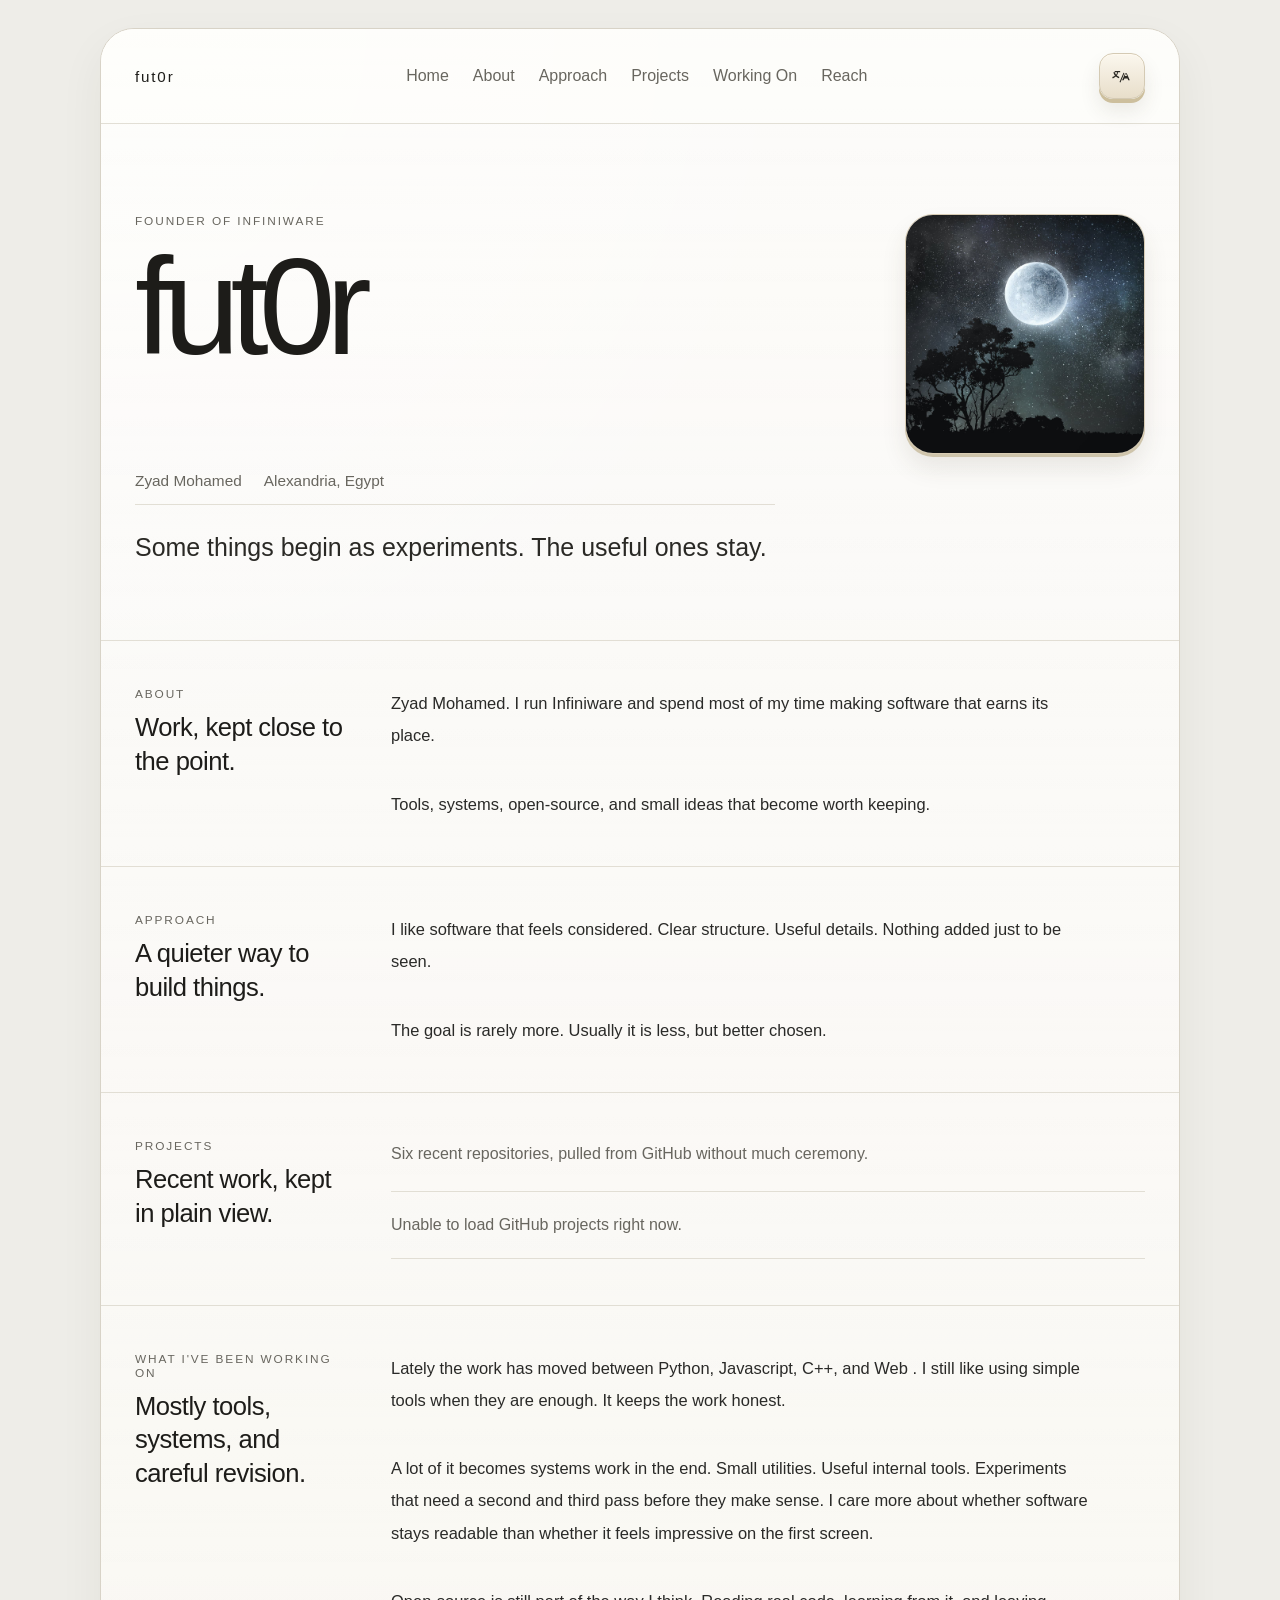
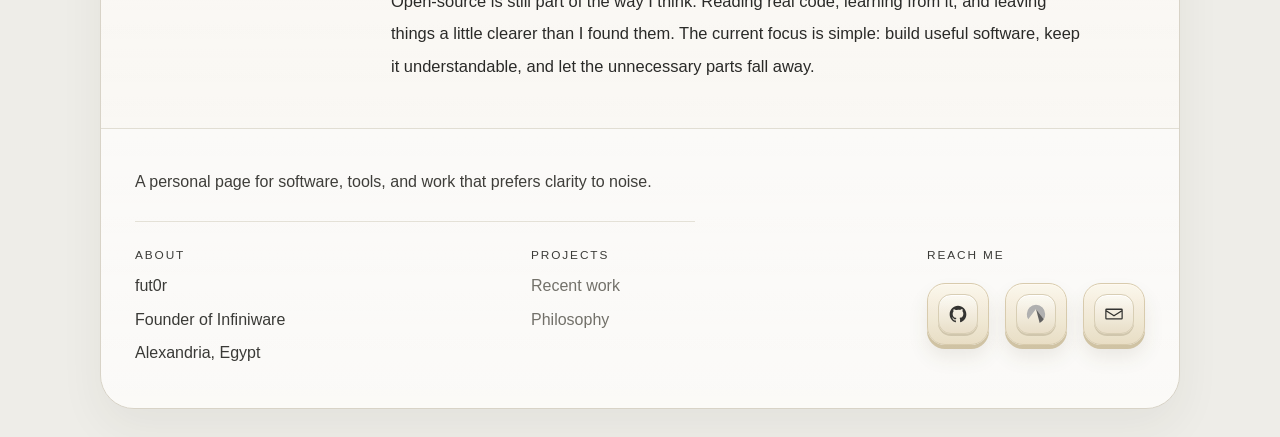
==== index.html @ 152859ab "Add files via upload" ====
<!DOCTYPE html>
<html lang="en" dir="ltr">
  <head>
    <meta charset="UTF-8" />
    <meta name="viewport" content="width=device-width, initial-scale=1.0" />
    <meta
      name="description"
      content="Personal website of fut0r, Zyad Mohamed. Founder of Infiniware, based in Alexandria, Egypt."
    />
    <meta name="robots" content="index, follow" />
    <link rel="canonical" href="https://fut0r.infiniware.bid/" />
    <link rel="alternate" hreflang="en" href="https://fut0r.infiniware.bid/" />
    <link rel="alternate" hreflang="ar" href="https://fut0r.infiniware.bid/arabic.html" />
    <link rel="alternate" hreflang="x-default" href="https://fut0r.infiniware.bid/" />
    <meta property="og:type" content="website" />
    <meta property="og:title" content="fut0r" />
    <meta
      property="og:description"
      content="Personal website of fut0r, founder of Infiniware, based in Alexandria, Egypt."
    />
    <meta property="og:url" content="https://fut0r.infiniware.bid/" />
    <meta property="og:image" content="https://fut0r.infiniware.bid/favicon.jpeg" />
    <meta name="twitter:card" content="summary" />
    <meta name="twitter:title" content="fut0r" />
    <meta
      name="twitter:description"
      content="Personal website of fut0r, founder of Infiniware, based in Alexandria, Egypt."
    />
    <meta name="twitter:image" content="https://fut0r.infiniware.bid/favicon.jpeg" />
    <title>fut0r | Zyad Mohamed</title>
    <link rel="icon" type="image/jpeg" href="favicon.jpeg" />
    <link rel="manifest" href="site.webmanifest" />
    <link rel="preconnect" href="https://api.github.com" />
    <link rel="stylesheet" href="styles.css" />
    <script type="application/ld+json">
      {
        "@context": "https://schema.org",
        "@type": "Person",
        "name": "Zyad Mohamed",
        "alternateName": "fut0r",
        "jobTitle": "Founder of Infiniware",
        "url": "https://fut0r.infiniware.bid/",
        "image": "https://fut0r.infiniware.bid/favicon.jpeg",
        "email": "mailto:fut0r@infiniware.bid",
        "address": {
          "@type": "PostalAddress",
          "addressLocality": "Alexandria",
          "addressCountry": "EG"
        },
        "sameAs": [
          "https://github.com/fut0r",
          "https://codeberg.org/fut0r"
        ]
      }
    </script>
  </head>
  <body>
    <div class="page-shell">
      <div class="paper-grain" aria-hidden="true"></div>

      <header class="topbar" aria-label="Site header">
        <a class="wordmark" href="#home">fut0r</a>

        <nav class="topnav" aria-label="Primary">
          <a href="#home">Home</a>
          <a href="#about">About</a>
          <a href="#approach">Approach</a>
          <a href="#projects">Projects</a>
          <a href="#work">Working On</a>
          <a href="#contact">Reach</a>
        </nav>

        <div class="toolbar">
          <button
            class="language-trigger"
            id="language-trigger"
            type="button"
            aria-haspopup="dialog"
            aria-expanded="false"
            aria-controls="language-popup"
            title="Translate"
          >
            <span class="sr-only">Choose language</span>
            <svg viewBox="0 0 24 24" aria-hidden="true">
              <path
                d="M12.87 15.07 15.45 9h1.77l3.27 7.63h-1.74l-.75-1.84h-3.39l-.74 1.84h-1.8Zm2.2-3.19h2.37l-1.18-2.95-1.19 2.95ZM4 6.5h6V8H7.72c-.14 1.3-.61 2.48-1.4 3.53.83.67 1.78 1.21 2.86 1.62l-.64 1.42a10.92 10.92 0 0 1-3.2-1.92 10.08 10.08 0 0 1-3.38 1.96L1.35 13.2a8.73 8.73 0 0 0 2.94-1.58A8.1 8.1 0 0 1 2.55 8H4.2c.24 1 .7 1.9 1.37 2.67.64-.8 1.04-1.69 1.19-2.67H4V6.5Zm5.3 12.15 4.31-10.3 1.04.43-4.3 10.31-1.05-.44Z"
              />
            </svg>
          </button>

          <div class="language-popup" id="language-popup" hidden>
            <p class="language-popup__label">Choose language</p>
            <a class="language-option is-active" href="index.html">English</a>
            <a class="language-option" href="arabic.html">العربية</a>
          </div>
        </div>
      </header>

      <main id="home">
        <section class="hero section">
          <div class="hero-frame">
            <div class="hero-top">
              <div class="hero-copy">
                <p class="eyebrow">Founder of Infiniware</p>
                <h1>fut0r</h1>
              </div>
              <img class="hero-photo" src="favicon.jpeg" alt="fut0r profile" />
            </div>
            <div class="hero-meta">
              <span>Zyad Mohamed</span>
              <span>Alexandria, Egypt</span>
            </div>
            <p class="hero-note">Some things begin as experiments. The useful ones stay.</p>
          </div>
        </section>

        <section class="section" id="about">
          <div class="section-heading">
            <p class="section-label">About</p>
            <h2>Work, kept close to the point.</h2>
          </div>
          <div class="section-body prose">
            <p>
              Zyad Mohamed. I run Infiniware and spend most of my time making
              software that earns its place.
            </p>
            <p>
              Tools, systems, open-source, and small ideas that become worth
              keeping.
            </p>
          </div>
        </section>

        <section class="section" id="approach">
          <div class="section-heading">
            <p class="section-label">Approach</p>
            <h2>A quieter way to build things.</h2>
          </div>
          <div class="section-body prose">
            <p>
              I like software that feels considered. Clear structure. Useful
              details. Nothing added just to be seen.
            </p>
            <p>
              The goal is rarely more. Usually it is less, but better chosen.
            </p>
          </div>
        </section>

        <section class="section" id="projects">
          <div class="section-heading">
            <p class="section-label">Projects</p>
            <h2>Recent work, kept in plain view.</h2>
          </div>
          <div class="section-body">
            <p class="section-intro">
              Six recent repositories, pulled from GitHub without much ceremony.
            </p>
            <div class="projects-list" id="projects-grid" aria-live="polite">
              <article class="project-row project-row--status">
                <p>Loading repositories...</p>
              </article>
            </div>
          </div>
        </section>

        <section class="section" id="work">
          <div class="section-heading">
            <p class="section-label">What I've Been Working On</p>
            <h2>Mostly tools, systems, and careful revision.</h2>
          </div>
          <div class="section-body prose">
            <p>
              Lately the work has moved between Python, Javascript, C++, and
              Web . I still like using simple tools when they are enough. It keeps
              the work honest.
            </p>
            <p>
              A lot of it becomes systems work in the end. Small utilities. Useful
              internal tools. Experiments that need a second and third pass before
              they make sense. I care more about whether software stays readable
              than whether it feels impressive on the first screen.
            </p>
            <p>
              Open-source is still part of the way I think. Reading real code,
              learning from it, and leaving things a little clearer than I found
              them. The current focus is simple: build useful software, keep it
              understandable, and let the unnecessary parts fall away.
            </p>
          </div>
        </section>
      </main>

      <footer class="footer" id="contact">
        <div class="footer-intro">
          <p>
            A personal page for software, tools, and work that prefers clarity to noise.
          </p>
        </div>
        <div class="footer-grid">
          <section class="footer-about">
            <p class="footer-label">About</p>
            <p>fut0r</p>
            <p>Founder of Infiniware</p>
            <p>Alexandria, Egypt</p>
          </section>
          <section class="footer-projects">
            <p class="footer-label">Projects</p>
            <p><a href="#projects">Recent work</a></p>
            <p><a href="#approach">Philosophy</a></p>
          </section>
          <section class="footer-contact">
            <p class="footer-label">Reach Me</p>
            <div class="social-icons-row">
              <a
                class="social-icon-button"
                href="https://github.com/fut0r"
                target="_blank"
                rel="noreferrer"
                aria-label="GitHub"
                title="GitHub"
              >
                <span class="social-icon" aria-hidden="true">
                  <svg viewBox="0 0 24 24" role="img">
                    <path
                      d="M12 2C6.477 2 2 6.59 2 12.252c0 4.53 2.865 8.371 6.839 9.727.5.096.682-.221.682-.492 0-.243-.009-.888-.014-1.743-2.782.618-3.369-1.37-3.369-1.37-.455-1.176-1.11-1.49-1.11-1.49-.908-.637.069-.624.069-.624 1.004.072 1.532 1.054 1.532 1.054.892 1.56 2.341 1.11 2.91.85.091-.663.349-1.11.635-1.365-2.221-.259-4.556-1.137-4.556-5.062 0-1.118.389-2.033 1.029-2.75-.103-.26-.446-1.3.098-2.71 0 0 .84-.275 2.75 1.05A9.36 9.36 0 0 1 12 6.84c.85.004 1.705.118 2.504.347 1.909-1.325 2.747-1.05 2.747-1.05.546 1.41.203 2.45.1 2.71.64.717 1.028 1.632 1.028 2.75 0 3.934-2.338 4.8-4.566 5.054.359.317.679.943.679 1.9 0 1.372-.012 2.478-.012 2.815 0 .273.18.593.688.492C19.138 20.62 22 16.781 22 12.252 22 6.59 17.523 2 12 2Z"
                    />
                  </svg>
                </span>
              </a>
              <a
                class="social-icon-button"
                href="https://codeberg.org/fut0r"
                target="_blank"
                rel="noreferrer"
                aria-label="Codeberg"
                title="Codeberg"
              >
                <span class="social-icon" aria-hidden="true">
                  <img src="codeberg.svg" alt="" />
                </span>
              </a>
              <a
                class="social-icon-button"
                href="mailto:fut0r@infiniware.bid"
                aria-label="Email"
                title="Email"
              >
                <span class="social-icon" aria-hidden="true">
                  <svg viewBox="0 0 24 24" role="img">
                    <path
                      d="M3 5.5h18A1.5 1.5 0 0 1 22.5 7v10A1.5 1.5 0 0 1 21 18.5H3A1.5 1.5 0 0 1 1.5 17V7A1.5 1.5 0 0 1 3 5.5Zm0 1.6v.27l9 5.83 9-5.83V7.1H3Zm18 2.17-8.59 5.56a.75.75 0 0 1-.82 0L3 9.27V17h18V9.27Z"
                    />
                  </svg>
                </span>
              </a>
            </div>
          </section>
        </div>
      </footer>
    </div>

    <script src="script.js"></script>
  </body>
</html>
---- styles.css ----
:root {
  --bg: #eeede8;
  --page: #f7f5ef;
  --page-soft: rgba(255, 255, 251, 0.56);
  --text: #1d1c19;
  --muted: #68665f;
  --line: #d8d3c7;
  --line-soft: rgba(216, 211, 199, 0.7);
  --shadow-page: 0 18px 46px rgba(50, 45, 36, 0.06);
  --shadow-gold: inset 0 1px 0 rgba(255, 250, 240, 0.95), 0 4px 0 #cdbf9d, 0 12px 20px rgba(70, 60, 40, 0.1);
  --shadow-gold-hover: inset 0 1px 0 rgba(255, 250, 240, 0.96), 0 2px 0 #cdbf9d, 0 8px 16px rgba(70, 60, 40, 0.11);
  --site-width: 1080px;
}

*,
*::before,
*::after {
  box-sizing: border-box;
}

html {
  scroll-behavior: smooth;
}

body {
  margin: 0;
  background: var(--bg);
  color: var(--text);
  font-family: "Helvetica Neue", Inter, Arial, sans-serif;
  text-rendering: optimizeLegibility;
}

body.is-rtl {
  font-family: "Helvetica Neue", Arial, sans-serif;
}

a,
button {
  color: inherit;
  font: inherit;
}

a {
  text-decoration: none;
}

button {
  background: none;
  border: 0;
  cursor: pointer;
}

p,
h1,
h2 {
  margin: 0;
}

.page-shell {
  position: relative;
  width: min(calc(100% - 32px), var(--site-width));
  margin: 28px auto;
  background:
    linear-gradient(to bottom, rgba(255, 255, 255, 0.5), rgba(255, 255, 255, 0.18)),
    var(--page);
  border: 1px solid var(--line);
  border-radius: 34px;
  box-shadow: var(--shadow-page);
  overflow: hidden;
}

.paper-grain {
  position: absolute;
  inset: 0;
  background:
    linear-gradient(rgba(255, 255, 255, 0.26), rgba(255, 255, 255, 0.06)),
    radial-gradient(circle at top left, rgba(255, 255, 255, 0.46), transparent 34%);
  pointer-events: none;
}

.topbar {
  position: relative;
  display: grid;
  grid-template-columns: auto 1fr auto;
  align-items: center;
  gap: 24px;
  padding: 24px 34px;
  border-bottom: 1px solid var(--line-soft);
  background: var(--page-soft);
}

.wordmark {
  font-size: 0.95rem;
  font-weight: 500;
  letter-spacing: 0.12em;
  text-transform: lowercase;
}

.topnav {
  display: flex;
  flex-wrap: wrap;
  justify-content: center;
  gap: 12px;
}

.topnav a {
  padding: 10px 6px;
  color: var(--muted);
  transition: color 150ms ease, text-shadow 150ms ease;
}

.topnav a:hover,
.topnav a:focus-visible {
  color: var(--text);
  text-shadow: 0 0 10px rgba(255, 255, 255, 0.45);
  outline: none;
}

.toolbar {
  position: relative;
}

.language-trigger {
  display: inline-flex;
  align-items: center;
  justify-content: center;
  width: 46px;
  height: 46px;
  border: 1px solid #d4cab4;
  border-radius: 14px;
  background: linear-gradient(to bottom, #fbf7ee, #e8deca);
  box-shadow: var(--shadow-gold);
}

.language-trigger:hover,
.language-trigger:focus-visible {
  box-shadow: var(--shadow-gold-hover);
  transform: translateY(1px);
  outline: none;
}

.language-trigger svg {
  width: 22px;
  height: 22px;
  fill: #2b2923;
}

.language-popup {
  position: absolute;
  top: calc(100% + 14px);
  right: 0;
  min-width: 190px;
  padding: 16px;
  border: 1px solid var(--line);
  border-radius: 18px;
  background: linear-gradient(to bottom, rgba(255, 255, 252, 0.96), rgba(244, 240, 231, 0.96));
  box-shadow: 0 16px 28px rgba(53, 47, 35, 0.12);
  z-index: 20;
}

.language-popup__label {
  margin-bottom: 10px;
  color: var(--muted);
  font-size: 0.82rem;
  letter-spacing: 0.08em;
  text-transform: uppercase;
}

.language-option {
  display: block;
  width: 100%;
  padding: 10px 12px;
  border-radius: 12px;
  text-align: start;
  color: var(--text);
}

.language-option:hover,
.language-option:focus-visible,
.language-option.is-active {
  background: rgba(255, 255, 255, 0.62);
  outline: none;
}

.section {
  position: relative;
  display: grid;
  grid-template-columns: minmax(0, 220px) minmax(0, 1fr);
  gap: 36px;
  padding: 46px 34px;
  border-bottom: 1px solid var(--line-soft);
}

.hero {
  grid-template-columns: 1fr;
  padding-top: 76px;
  padding-bottom: 72px;
}

.hero-frame {
  max-width: 100%;
  padding-top: 14px;
}

.hero-top {
  display: grid;
  grid-template-columns: minmax(0, 1fr) auto;
  align-items: start;
  column-gap: 56px;
  width: 100%;
}

.hero-copy {
  display: grid;
  align-content: start;
  gap: 18px;
  min-width: 0;
}

.hero-photo {
  justify-self: end;
  width: clamp(168px, 20vw, 240px);
  height: clamp(168px, 20vw, 240px);
  margin: 0;
  border: 1px solid #d8ccb4;
  border-radius: 28px;
  object-fit: cover;
  background: #efe8d9;
  box-shadow:
    inset 0 1px 0 rgba(255, 255, 255, 0.96),
    0 3px 0 rgba(205, 194, 167, 0.92),
    0 14px 24px rgba(71, 62, 41, 0.1);
}

.eyebrow,
.section-label,
.footer-label {
  font-size: 0.74rem;
  color: var(--muted);
  text-transform: uppercase;
  letter-spacing: 0.16em;
}

.hero h1 {
  margin-top: 0;
  font-size: clamp(5rem, 12vw, 8.6rem);
  font-weight: 200;
  line-height: 0.88;
  letter-spacing: -0.07em;
}

.hero-meta {
  display: flex;
  flex-wrap: wrap;
  gap: 10px 22px;
  margin-top: 18px;
  color: var(--muted);
  font-size: 0.96rem;
}

.hero-note {
  max-width: 640px;
  margin-top: 14px;
  padding-top: 22px;
  border-top: 1px solid var(--line-soft);
  font-size: clamp(1.18rem, 2.4vw, 1.56rem);
  line-height: 1.65;
  color: #2a2925;
}

.section-heading h2 {
  margin-top: 10px;
  font-size: clamp(1.4rem, 2vw, 1.72rem);
  font-weight: 400;
  line-height: 1.32;
  letter-spacing: -0.02em;
}

.section-body {
  display: grid;
  gap: 22px;
}

.section-intro {
  max-width: 620px;
  color: var(--muted);
  line-height: 1.85;
}

.prose {
  max-width: 700px;
}

.prose p {
  font-size: 1.03rem;
  line-height: 1.96;
  color: #2a2a28;
}

.prose p + p {
  margin-top: 14px;
}

.projects-list {
  display: grid;
  border-top: 1px solid var(--line-soft);
}

.project-row {
  display: grid;
  grid-template-columns: minmax(0, 180px) minmax(0, 1fr) auto;
  gap: 18px;
  align-items: start;
  padding: 18px 0;
  border-bottom: 1px solid var(--line-soft);
  transition: background-color 160ms ease, color 160ms ease;
}

.project-row:hover,
.project-row:focus-visible {
  background: rgba(255, 255, 255, 0.22);
  outline: none;
}

.project-row--status {
  display: block;
  padding: 24px 0;
  color: var(--muted);
}

.project-title {
  font-size: 1.08rem;
  font-weight: 500;
  letter-spacing: -0.015em;
}

.project-name {
  display: flex;
  align-items: baseline;
  gap: 10px;
}

.project-arrow,
.project-kind {
  color: var(--muted);
  font-size: 0.92rem;
}

.project-description {
  color: #32322f;
  line-height: 1.8;
}

.project-meta {
  display: flex;
  align-items: baseline;
  justify-content: flex-end;
  gap: 14px;
  color: var(--muted);
  font-size: 0.9rem;
  white-space: nowrap;
}

.project-language::before {
  content: "";
  display: inline-block;
  width: 7px;
  height: 7px;
  margin-inline-end: 8px;
  border-radius: 999px;
  background: #8d8e86;
  vertical-align: middle;
}

.footer {
  padding: 38px 34px 42px;
  background: rgba(255, 255, 255, 0.34);
}

.footer-intro {
  max-width: 560px;
  padding-bottom: 24px;
  margin-bottom: 24px;
  border-bottom: 1px solid var(--line-soft);
}

.footer-intro p {
  color: #2d2c28;
  line-height: 1.9;
}

.footer-grid {
  display: grid;
  grid-template-columns: 1fr 1fr auto;
  gap: 28px;
  align-items: start;
}

.footer-grid section {
  display: grid;
  gap: 8px;
}

.footer-grid p {
  color: #2c2c29;
  line-height: 1.6;
}

.footer-grid a {
  color: var(--muted);
}

.footer-grid a:hover,
.footer-grid a:focus-visible {
  color: var(--text);
  outline: none;
}

.social-icons-row {
  display: flex;
  flex-wrap: wrap;
  gap: 16px;
  margin-top: 10px;
}

.social-icon-button {
  display: inline-flex;
  align-items: center;
  justify-content: center;
  width: 62px;
  height: 62px;
  padding: 0;
  border: 1px solid #d5c7a7;
  border-radius: 18px;
  background: linear-gradient(to bottom, #fbf6ea, #e7dcc1);
  box-shadow: var(--shadow-gold);
  transition: transform 140ms ease, box-shadow 140ms ease;
}

.social-icon-button:hover,
.social-icon-button:focus-visible {
  transform: translateY(1px);
  box-shadow: var(--shadow-gold-hover);
  outline: none;
}

.social-icon {
  display: inline-flex;
  align-items: center;
  justify-content: center;
  width: 40px;
  height: 40px;
  border: 1px solid #d5caaf;
  border-radius: 13px;
  background: linear-gradient(to bottom, #fcfaf3, #e7dcc4);
  box-shadow: inset 0 1px 0 rgba(255, 255, 255, 0.96), 0 2px 0 rgba(204, 193, 166, 0.95);
}

.social-icon svg,
.social-icon img {
  width: 20px;
  height: 20px;
}

.social-icon svg {
  fill: #252522;
}

.social-icon img {
  object-fit: contain;
}

.sr-only {
  position: absolute;
  width: 1px;
  height: 1px;
  padding: 0;
  margin: -1px;
  overflow: hidden;
  clip: rect(0, 0, 0, 0);
  white-space: nowrap;
  border: 0;
}

html[dir="rtl"] .topbar {
  grid-template-columns: auto 1fr auto;
}

html[dir="rtl"] .language-popup {
  right: auto;
  left: 0;
}

html[dir="rtl"] .topnav,
html[dir="rtl"] .hero-meta,
html[dir="rtl"] .project-name,
html[dir="rtl"] .social-icons-row {
  flex-direction: row-reverse;
}

html[dir="rtl"] .wordmark {
  direction: ltr;
}

html[dir="rtl"] .section-heading,
html[dir="rtl"] .section-body,
html[dir="rtl"] .prose,
html[dir="rtl"] .section-intro,
html[dir="rtl"] .footer-grid section,
html[dir="rtl"] .footer-intro {
  text-align: right;
}

html[dir="rtl"] .project-row {
  grid-template-columns: auto minmax(0, 1fr) minmax(0, 180px);
}

html[dir="rtl"] .project-description {
  text-align: right;
}

html[dir="rtl"] .project-meta {
  justify-content: flex-end;
  flex-direction: row-reverse;
}

html[dir="rtl"] .project-name {
  justify-content: flex-start;
}

html[dir="rtl"] .project-title,
html[dir="rtl"] .project-meta,
html[dir="rtl"] .project-description {
  direction: rtl;
}

html[dir="rtl"] .hero h1 {
  text-align: right;
}

html:not([dir="rtl"]) .hero h1 {
  text-align: left;
}

html[dir="rtl"] .hero-top--arabic {
  grid-template-columns: auto minmax(0, 1fr);
  column-gap: 56px;
}

html[dir="rtl"] .hero-top--arabic .hero-photo {
  grid-column: 1;
  justify-self: start;
  margin: 0;
}

html[dir="rtl"] .hero-top--arabic .hero-copy {
  grid-column: 2;
  text-align: right;
  justify-self: end;
  width: 100%;
}

@media (max-width: 980px) {
  .topbar {
    grid-template-columns: 1fr;
    justify-items: start;
  }

  .topnav {
    justify-content: flex-start;
  }

  .section {
    grid-template-columns: 1fr;
    gap: 18px;
  }

  .footer-grid {
    grid-template-columns: 1fr;
  }

  .hero-top {
    grid-template-columns: 1fr;
    row-gap: 20px;
  }

  .hero-photo,
  html[dir="rtl"] .hero-photo {
    justify-self: start;
    margin: 0;
    transform: none;
  }

  .project-row {
    grid-template-columns: 1fr;
    gap: 10px;
    padding: 20px 0;
  }

  .project-meta {
    justify-content: flex-start;
  }
}

@media (max-width: 640px) {
  .page-shell {
    width: min(calc(100% - 20px), var(--site-width));
    margin: 12px auto;
    border-radius: 24px;
  }

  .topbar,
  .section,
  .footer {
    padding-left: 20px;
    padding-right: 20px;
  }

  .hero {
    padding-top: 54px;
    padding-bottom: 52px;
  }

  .hero h1 {
    font-size: clamp(4rem, 20vw, 5.4rem);
  }

  .hero-meta {
    flex-direction: column;
    align-items: flex-start;
    gap: 6px;
  }

  .hero-note,
  .prose p,
  .section-intro {
    font-size: 0.98rem;
  }

  html[dir="rtl"] .hero-meta {
    align-items: flex-end;
  }

  html[dir="rtl"] .hero-copy,
  html[dir="rtl"] .hero h1 {
    text-align: right;
  }

  html[dir="rtl"] .hero-photo {
    justify-self: start;
  }

  .topnav {
    gap: 8px;
  }

  .topnav a {
    padding: 8px 4px;
  }

  .social-icon-button {
    width: 58px;
    height: 58px;
  }
}
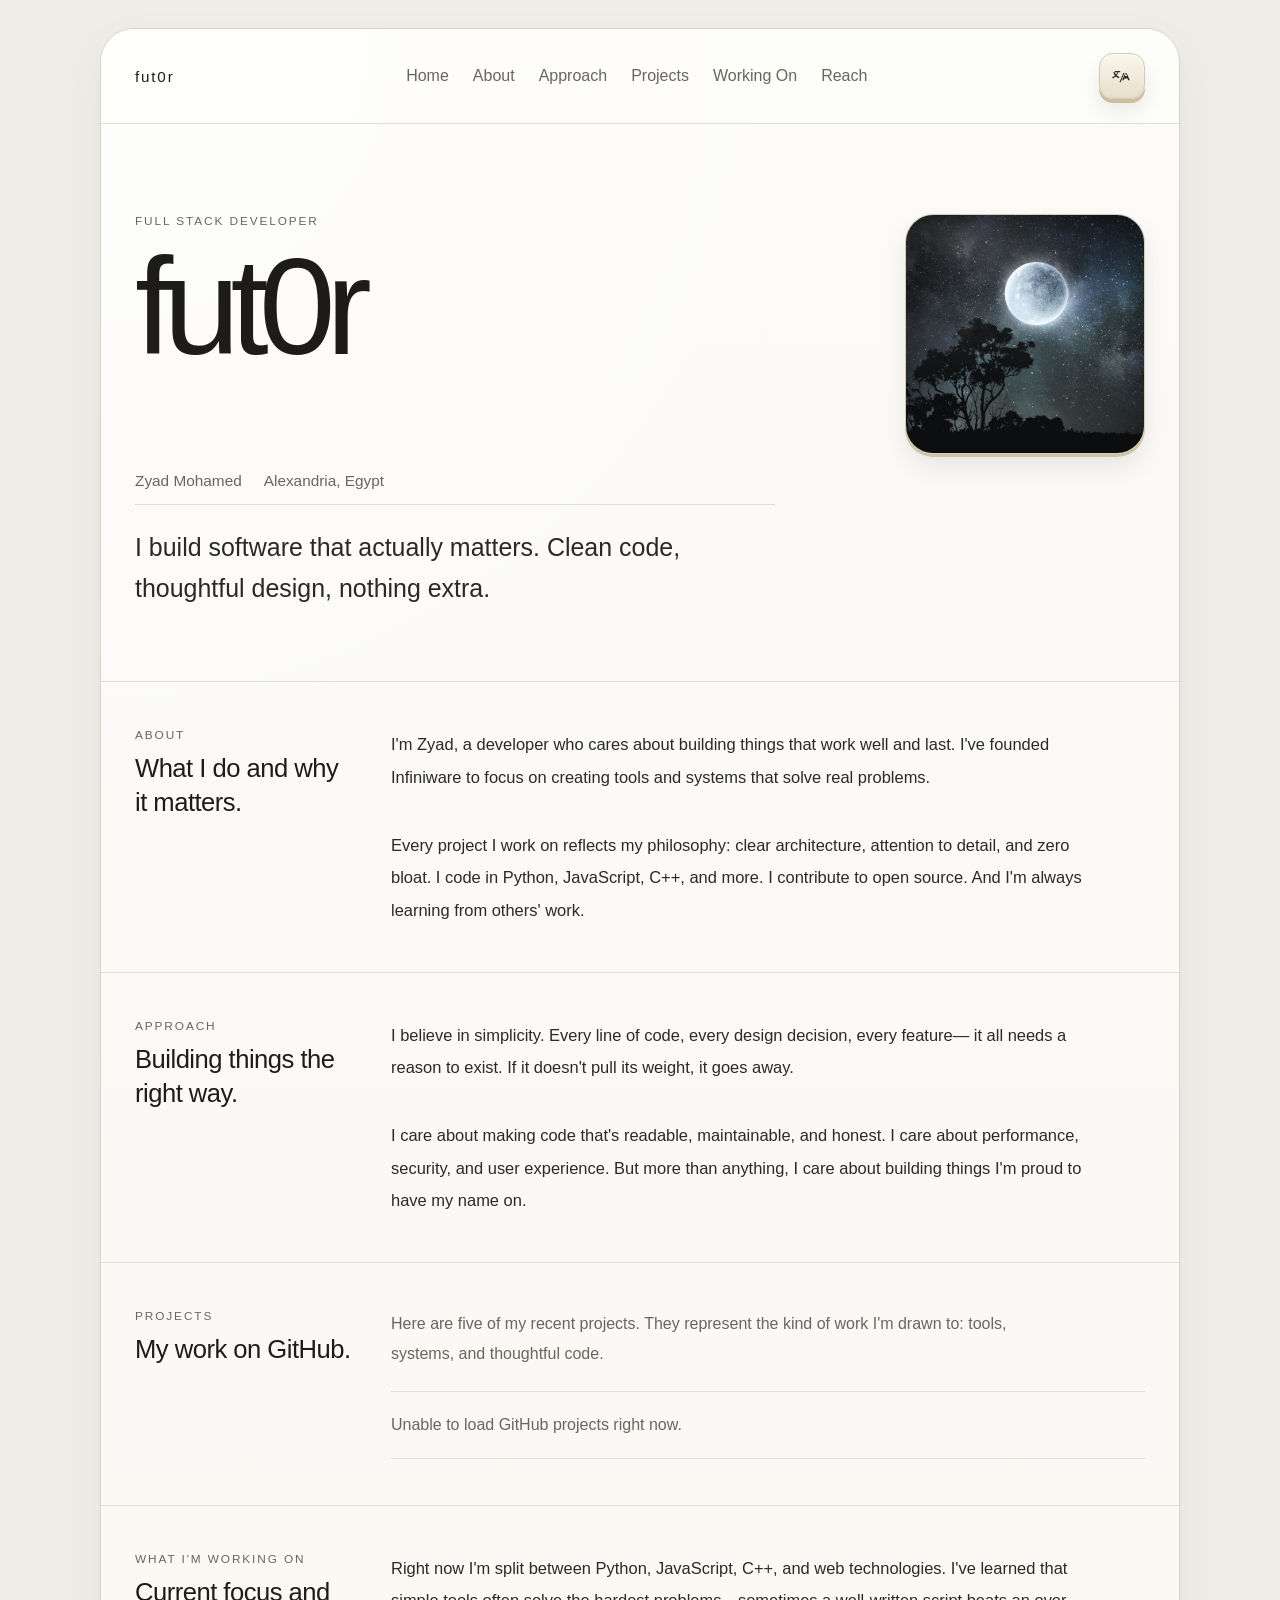
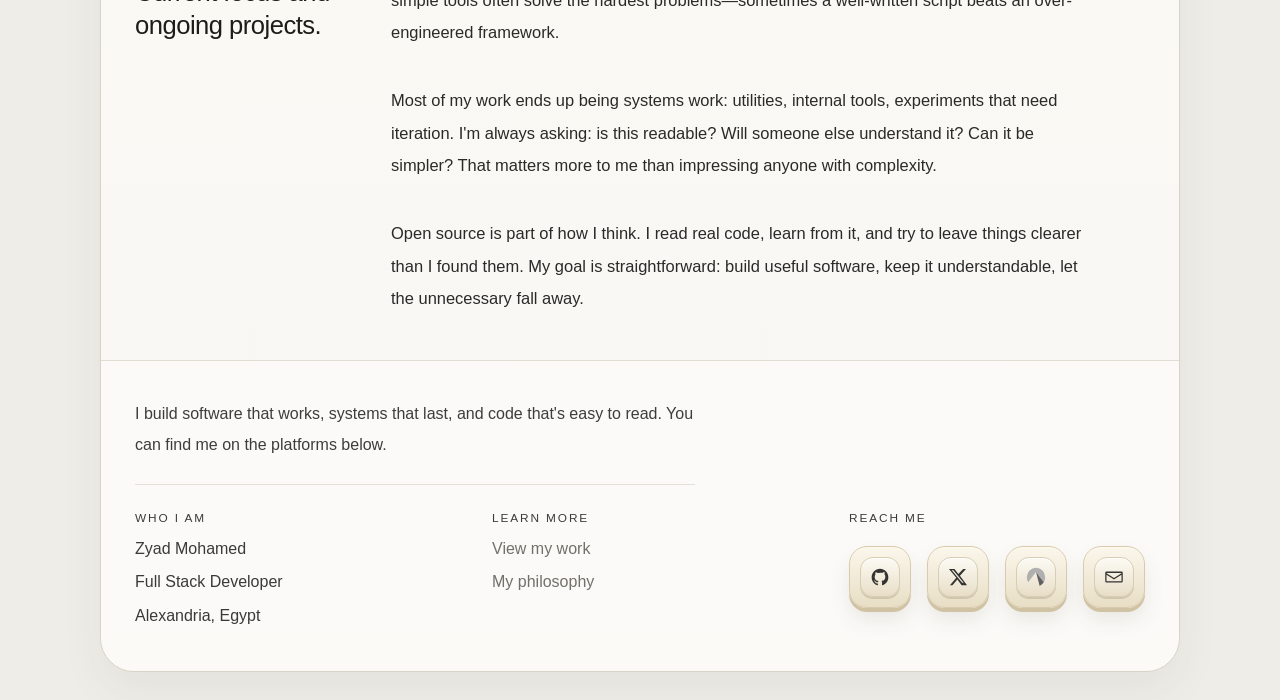
==== commit bc0b4a01: "Add files via upload" ====
--- a/index.html
+++ b/index.html
@@ -5,7 +5,7 @@
     <meta name="viewport" content="width=device-width, initial-scale=1.0" />
     <meta
       name="description"
-      content="Personal website of fut0r, Zyad Mohamed. Founder of Infiniware, based in Alexandria, Egypt."
+      content="Personal website of Zyad Mohamed (fut0r). Full Stack Developer, Alexandria, Egypt."
     />
     <meta name="robots" content="index, follow" />
     <link rel="canonical" href="https://fut0r.infiniware.bid/" />
@@ -16,7 +16,7 @@
     <meta property="og:title" content="fut0r" />
     <meta
       property="og:description"
-      content="Personal website of fut0r, founder of Infiniware, based in Alexandria, Egypt."
+      content="Full Stack Developer. I build software that works, systems that last, and code that's easy to read."
     />
     <meta property="og:url" content="https://fut0r.infiniware.bid/" />
     <meta property="og:image" content="https://fut0r.infiniware.bid/favicon.jpeg" />
@@ -24,7 +24,7 @@
     <meta name="twitter:title" content="fut0r" />
     <meta
       name="twitter:description"
-      content="Personal website of fut0r, founder of Infiniware, based in Alexandria, Egypt."
+      content="Full Stack Developer. I build software that works, systems that last, and code that's easy to read."
     />
     <meta name="twitter:image" content="https://fut0r.infiniware.bid/favicon.jpeg" />
     <title>fut0r | Zyad Mohamed</title>
@@ -38,7 +38,7 @@
         "@type": "Person",
         "name": "Zyad Mohamed",
         "alternateName": "fut0r",
-        "jobTitle": "Founder of Infiniware",
+        "jobTitle": "Full Stack Developer",
         "url": "https://fut0r.infiniware.bid/",
         "image": "https://fut0r.infiniware.bid/favicon.jpeg",
         "email": "mailto:fut0r@infiniware.bid",
@@ -101,7 +101,7 @@
           <div class="hero-frame">
             <div class="hero-top">
               <div class="hero-copy">
-                <p class="eyebrow">Founder of Infiniware</p>
+                <p class="eyebrow">Full Stack Developer</p>
                 <h1>fut0r</h1>
               </div>
               <img class="hero-photo" src="favicon.jpeg" alt="fut0r profile" />
@@ -110,23 +110,24 @@
               <span>Zyad Mohamed</span>
               <span>Alexandria, Egypt</span>
             </div>
-            <p class="hero-note">Some things begin as experiments. The useful ones stay.</p>
+            <p class="hero-note">I build software that actually matters. Clean code, thoughtful design, nothing extra.</p>
           </div>
         </section>
 
         <section class="section" id="about">
           <div class="section-heading">
             <p class="section-label">About</p>
-            <h2>Work, kept close to the point.</h2>
+            <h2>What I do and why it matters.</h2>
           </div>
           <div class="section-body prose">
             <p>
-              Zyad Mohamed. I run Infiniware and spend most of my time making
-              software that earns its place.
-            </p>
-            <p>
-              Tools, systems, open-source, and small ideas that become worth
-              keeping.
+              I'm Zyad, a developer who cares about building things that work well and last.
+              I've founded Infiniware to focus on creating tools and systems that solve real problems.
+            </p>
+            <p>
+              Every project I work on reflects my philosophy: clear architecture, attention to detail,
+              and zero bloat. I code in Python, JavaScript, C++, and more. I contribute to open source.
+              And I'm always learning from others' work.
             </p>
           </div>
         </section>
@@ -134,15 +135,17 @@
         <section class="section" id="approach">
           <div class="section-heading">
             <p class="section-label">Approach</p>
-            <h2>A quieter way to build things.</h2>
+            <h2>Building things the right way.</h2>
           </div>
           <div class="section-body prose">
             <p>
-              I like software that feels considered. Clear structure. Useful
-              details. Nothing added just to be seen.
-            </p>
-            <p>
-              The goal is rarely more. Usually it is less, but better chosen.
+              I believe in simplicity. Every line of code, every design decision, every feature—
+              it all needs a reason to exist. If it doesn't pull its weight, it goes away.
+            </p>
+            <p>
+              I care about making code that's readable, maintainable, and honest. I care about
+              performance, security, and user experience. But more than anything, I care about
+              building things I'm proud to have my name on.
             </p>
           </div>
         </section>
@@ -150,11 +153,12 @@
         <section class="section" id="projects">
           <div class="section-heading">
             <p class="section-label">Projects</p>
-            <h2>Recent work, kept in plain view.</h2>
+            <h2>My work on GitHub.</h2>
           </div>
           <div class="section-body">
             <p class="section-intro">
-              Six recent repositories, pulled from GitHub without much ceremony.
+              Here are five of my recent projects. They represent the kind of work I'm drawn to:
+              tools, systems, and thoughtful code.
             </p>
             <div class="projects-list" id="projects-grid" aria-live="polite">
               <article class="project-row project-row--status">
@@ -166,26 +170,24 @@
 
         <section class="section" id="work">
           <div class="section-heading">
-            <p class="section-label">What I've Been Working On</p>
-            <h2>Mostly tools, systems, and careful revision.</h2>
+            <p class="section-label">What I'm Working On</p>
+            <h2>Current focus and ongoing projects.</h2>
           </div>
           <div class="section-body prose">
             <p>
-              Lately the work has moved between Python, Javascript, C++, and
-              Web . I still like using simple tools when they are enough. It keeps
-              the work honest.
-            </p>
-            <p>
-              A lot of it becomes systems work in the end. Small utilities. Useful
-              internal tools. Experiments that need a second and third pass before
-              they make sense. I care more about whether software stays readable
-              than whether it feels impressive on the first screen.
-            </p>
-            <p>
-              Open-source is still part of the way I think. Reading real code,
-              learning from it, and leaving things a little clearer than I found
-              them. The current focus is simple: build useful software, keep it
-              understandable, and let the unnecessary parts fall away.
+              Right now I'm split between Python, JavaScript, C++, and web technologies. I've learned
+              that simple tools often solve the hardest problems—sometimes a well-written script beats
+              an over-engineered framework.
+            </p>
+            <p>
+              Most of my work ends up being systems work: utilities, internal tools, experiments that
+              need iteration. I'm always asking: is this readable? Will someone else understand it?
+              Can it be simpler? That matters more to me than impressing anyone with complexity.
+            </p>
+            <p>
+              Open source is part of how I think. I read real code, learn from it, and try to leave
+              things clearer than I found them. My goal is straightforward: build useful software,
+              keep it understandable, let the unnecessary fall away.
             </p>
           </div>
         </section>
@@ -194,20 +196,21 @@
       <footer class="footer" id="contact">
         <div class="footer-intro">
           <p>
-            A personal page for software, tools, and work that prefers clarity to noise.
+            I build software that works, systems that last, and code that's easy to read.
+            You can find me on the platforms below.
           </p>
         </div>
         <div class="footer-grid">
           <section class="footer-about">
-            <p class="footer-label">About</p>
-            <p>fut0r</p>
-            <p>Founder of Infiniware</p>
+            <p class="footer-label">Who I Am</p>
+            <p>Zyad Mohamed</p>
+            <p>Full Stack Developer</p>
             <p>Alexandria, Egypt</p>
           </section>
           <section class="footer-projects">
-            <p class="footer-label">Projects</p>
-            <p><a href="#projects">Recent work</a></p>
-            <p><a href="#approach">Philosophy</a></p>
+            <p class="footer-label">Learn More</p>
+            <p><a href="#projects">View my work</a></p>
+            <p><a href="#approach">My philosophy</a></p>
           </section>
           <section class="footer-contact">
             <p class="footer-label">Reach Me</p>
@@ -230,6 +233,22 @@
               </a>
               <a
                 class="social-icon-button"
+                href="https://x.com/fut0r"
+                target="_blank"
+                rel="noreferrer"
+                aria-label="X (Twitter)"
+                title="X (Twitter)"
+              >
+                <span class="social-icon" aria-hidden="true">
+                  <svg viewBox="0 0 24 24" role="img">
+                    <path
+                      d="M18.244 2.25h3.308l-7.227 8.26 8.502 11.24h-6.514l-5.106-6.67-5.826 6.67H2.306l7.644-8.74L1.126 2.25h6.697l4.596 6.06 5.819-6.06ZM17.002 18.868h1.81L6.368 3.931H4.456l12.546 14.937Z"
+                    />
+                  </svg>
+                </span>
+              </a>
+              <a
+                class="social-icon-button"
                 href="https://codeberg.org/fut0r"
                 target="_blank"
                 rel="noreferrer"
--- a/styles.css
+++ b/styles.css
@@ -1,3 +1,5 @@
+@import url('https://fonts.googleapis.com/css2?family=Bricolage+Grotesque:wght@400;500&display=swap');
+
 :root {
   --bg: #eeede8;
   --page: #f7f5ef;
@@ -26,12 +28,12 @@
   margin: 0;
   background: var(--bg);
   color: var(--text);
-  font-family: "Helvetica Neue", Inter, Arial, sans-serif;
+  font-family: "Roboto", "Helvetica Neue", Arial, sans-serif;
   text-rendering: optimizeLegibility;
 }
 
 body.is-rtl {
-  font-family: "Helvetica Neue", Arial, sans-serif;
+  font-family: "Roboto", "Helvetica Neue", Arial, sans-serif;
 }
 
 a,
@@ -543,31 +545,41 @@
 }
 
 html[dir="rtl"] .hero-top--arabic {
-  grid-template-columns: auto minmax(0, 1fr);
+  grid-template-columns: minmax(0, 1fr) auto;
+  grid-template-areas: "copy photo";
   column-gap: 56px;
 }
 
 html[dir="rtl"] .hero-top--arabic .hero-photo {
-  grid-column: 1;
+  grid-area: photo;
+  justify-self: end;
+  margin: 0;
+}
+
+html[dir="rtl"] .hero-top--arabic .hero-copy {
+  grid-area: copy;
+  text-align: right;
   justify-self: start;
-  margin: 0;
-}
-
-html[dir="rtl"] .hero-top--arabic .hero-copy {
-  grid-column: 2;
-  text-align: right;
-  justify-self: end;
   width: 100%;
+}
+
+html[dir="rtl"] .section-label::before,
+html[dir="rtl"] .footer-label::before,
+html[dir="rtl"] .eyebrow::before {
+  display: inline-block;
 }
 
 @media (max-width: 980px) {
   .topbar {
-    grid-template-columns: 1fr;
+    grid-template-columns: 1fr auto auto;
     justify-items: start;
+    gap: 12px;
   }
 
   .topnav {
     justify-content: flex-start;
+    grid-column: 1 / -1;
+    order: 2;
   }
 
   .section {
@@ -600,6 +612,19 @@
   .project-meta {
     justify-content: flex-start;
   }
+
+  html[dir="rtl"] .topbar {
+    grid-template-columns: auto auto 1fr;
+  }
+
+  html[dir="rtl"] .topnav {
+    justify-content: flex-end;
+  }
+
+  html[dir="rtl"] .language-popup {
+    right: auto;
+    left: 0;
+  }
 }
 
 @media (max-width: 640px) {
@@ -609,6 +634,12 @@
     border-radius: 24px;
   }
 
+  .topbar {
+    grid-template-columns: 1fr auto auto;
+    padding: 16px 20px;
+    gap: 8px;
+  }
+
   .topbar,
   .section,
   .footer {
@@ -616,19 +647,36 @@
     padding-right: 20px;
   }
 
+  .topnav {
+    grid-column: 1 / -1;
+    gap: 6px;
+    padding-top: 12px;
+    border-top: 1px solid var(--line-soft);
+  }
+
+  .topnav a {
+    padding: 6px 4px;
+    font-size: 0.9rem;
+  }
+
+  .wordmark {
+    font-size: 0.9rem;
+  }
+
   .hero {
     padding-top: 54px;
     padding-bottom: 52px;
   }
 
   .hero h1 {
-    font-size: clamp(4rem, 20vw, 5.4rem);
+    font-size: clamp(3.5rem, 16vw, 5rem);
   }
 
   .hero-meta {
     flex-direction: column;
     align-items: flex-start;
-    gap: 6px;
+    gap: 4px;
+    font-size: 0.9rem;
   }
 
   .hero-note,
@@ -637,6 +685,17 @@
     font-size: 0.98rem;
   }
 
+  .eyebrow,
+  .section-label,
+  .footer-label {
+    font-size: 0.68rem;
+    letter-spacing: 0.12em;
+  }
+
+  .section-heading h2 {
+    font-size: clamp(1.2rem, 1.8vw, 1.4rem);
+  }
+
   html[dir="rtl"] .hero-meta {
     align-items: flex-end;
   }
@@ -650,16 +709,54 @@
     justify-self: start;
   }
 
-  .topnav {
-    gap: 8px;
-  }
-
-  .topnav a {
-    padding: 8px 4px;
+  html[dir="rtl"] .topbar {
+    grid-template-columns: auto auto 1fr;
+  }
+
+  html[dir="rtl"] .topnav {
+    border-top: 1px solid var(--line-soft);
+  }
+
+  .language-popup {
+    right: auto;
+    min-width: 170px;
+    padding: 12px;
+    font-size: 0.9rem;
+  }
+
+  html[dir="rtl"] .language-popup {
+    left: 20px;
   }
 
   .social-icon-button {
-    width: 58px;
-    height: 58px;
-  }
-}
+    width: 54px;
+    height: 54px;
+  }
+
+  .social-icon {
+    width: 36px;
+    height: 36px;
+  }
+
+  .social-icon svg,
+  .social-icon img {
+    width: 18px;
+    height: 18px;
+  }
+
+  .project-row {
+    padding: 16px 0;
+  }
+
+  .project-title {
+    font-size: 1rem;
+  }
+
+  .footer-grid {
+    gap: 20px;
+  }
+
+  .footer-intro p {
+    font-size: 0.95rem;
+  }
+}
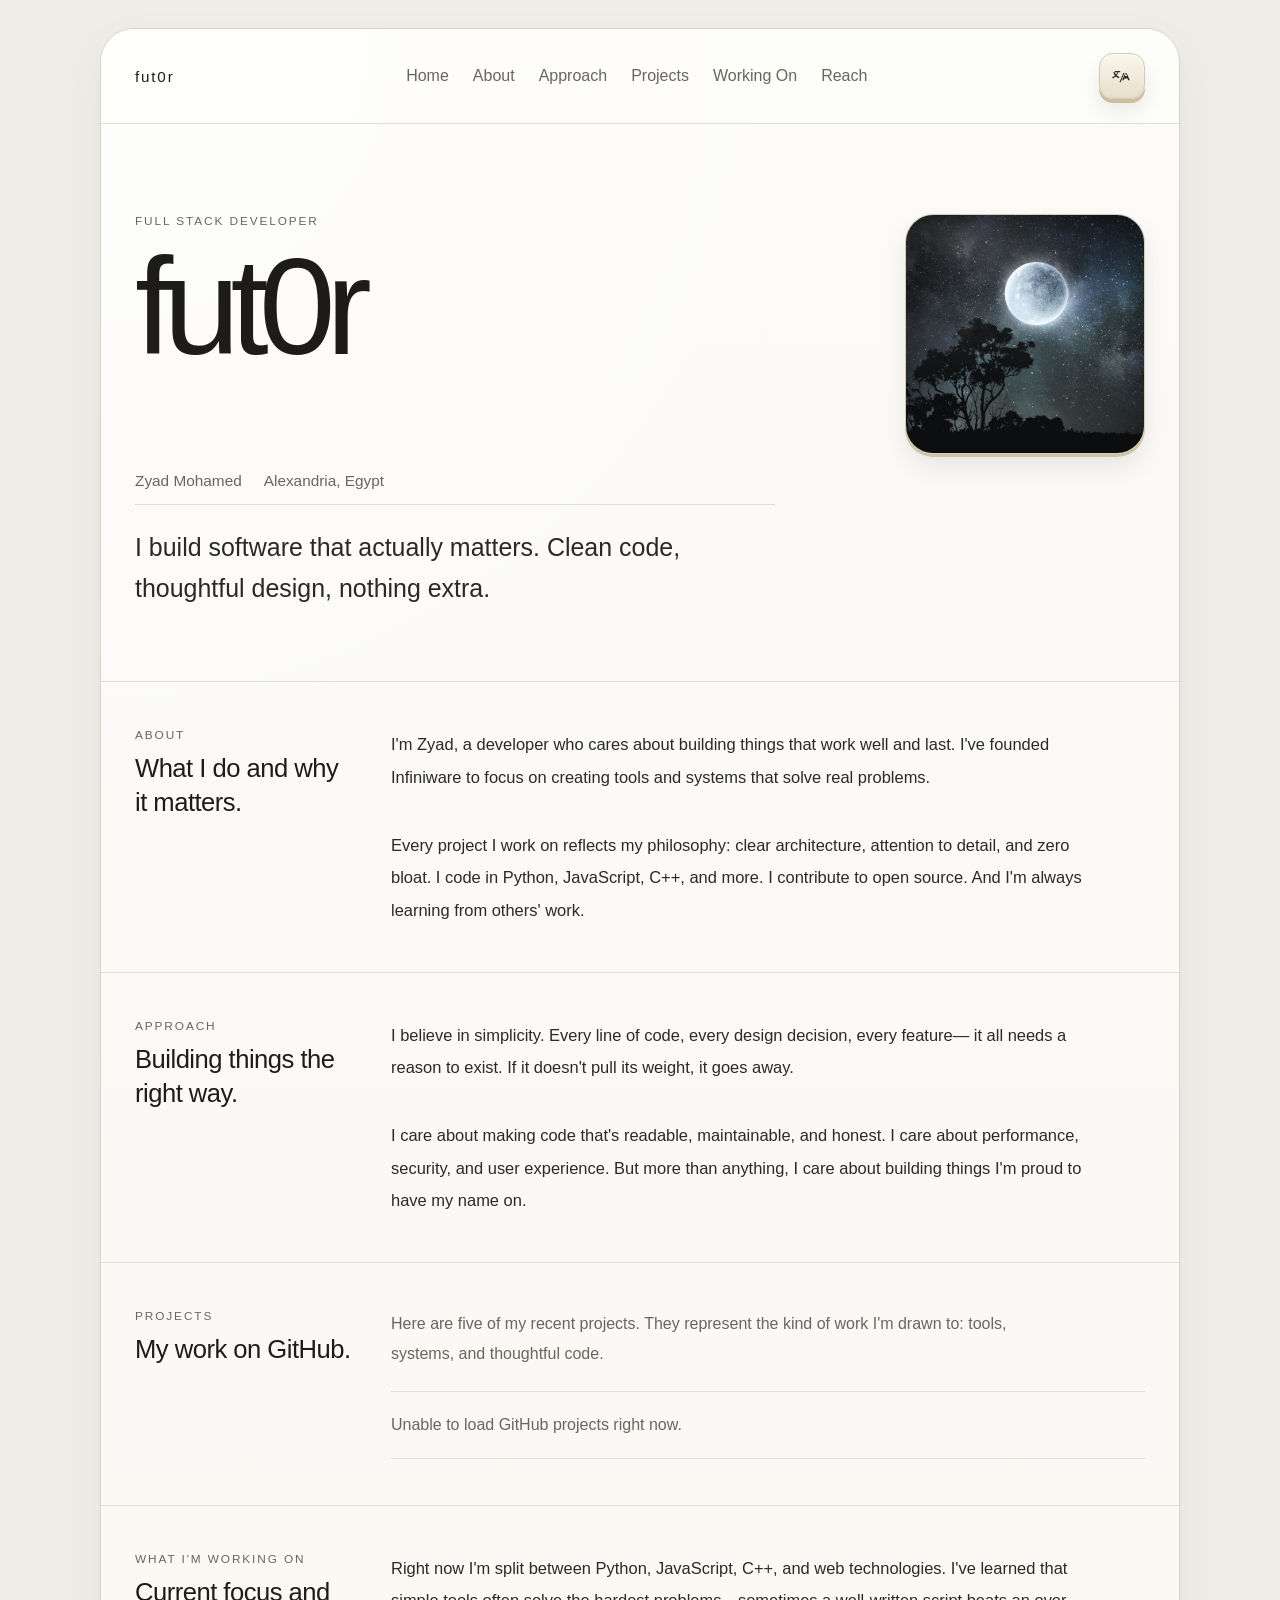
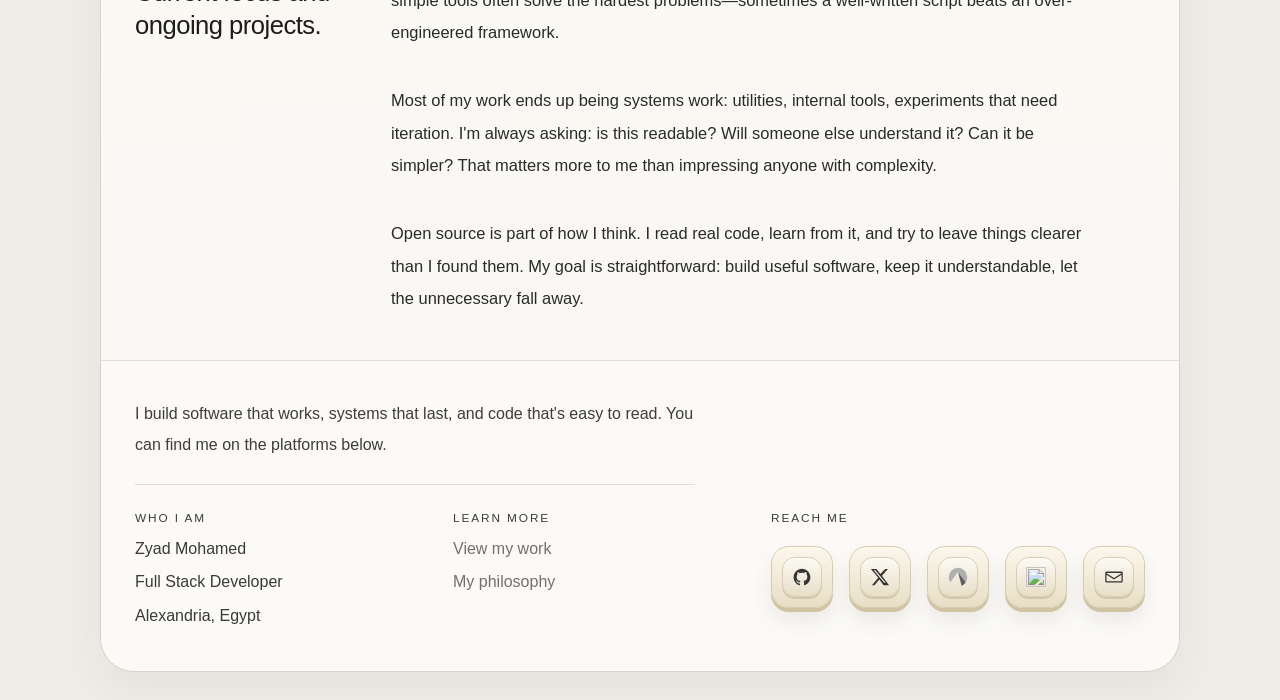
==== commit a024e2da: "Add Dev.to social icon link Added a new social icon link to Dev.to with appropriate attributes." ====
--- a/index.html
+++ b/index.html
@@ -259,6 +259,18 @@
                   <img src="codeberg.svg" alt="" />
                 </span>
               </a>
+                            <a
+                class="social-icon-button"
+                href="https://dev.to/fut0r"
+                target="_blank"
+                rel="noreferrer"
+                aria-label="Dev.to"
+                title="Dev.to"
+              >
+                <span class="social-icon" aria-hidden="true">
+                  <img src="dev-to-svgrepo-com.svg" alt="" />
+                </span>
+              </a>
               <a
                 class="social-icon-button"
                 href="mailto:fut0r@infiniware.bid"
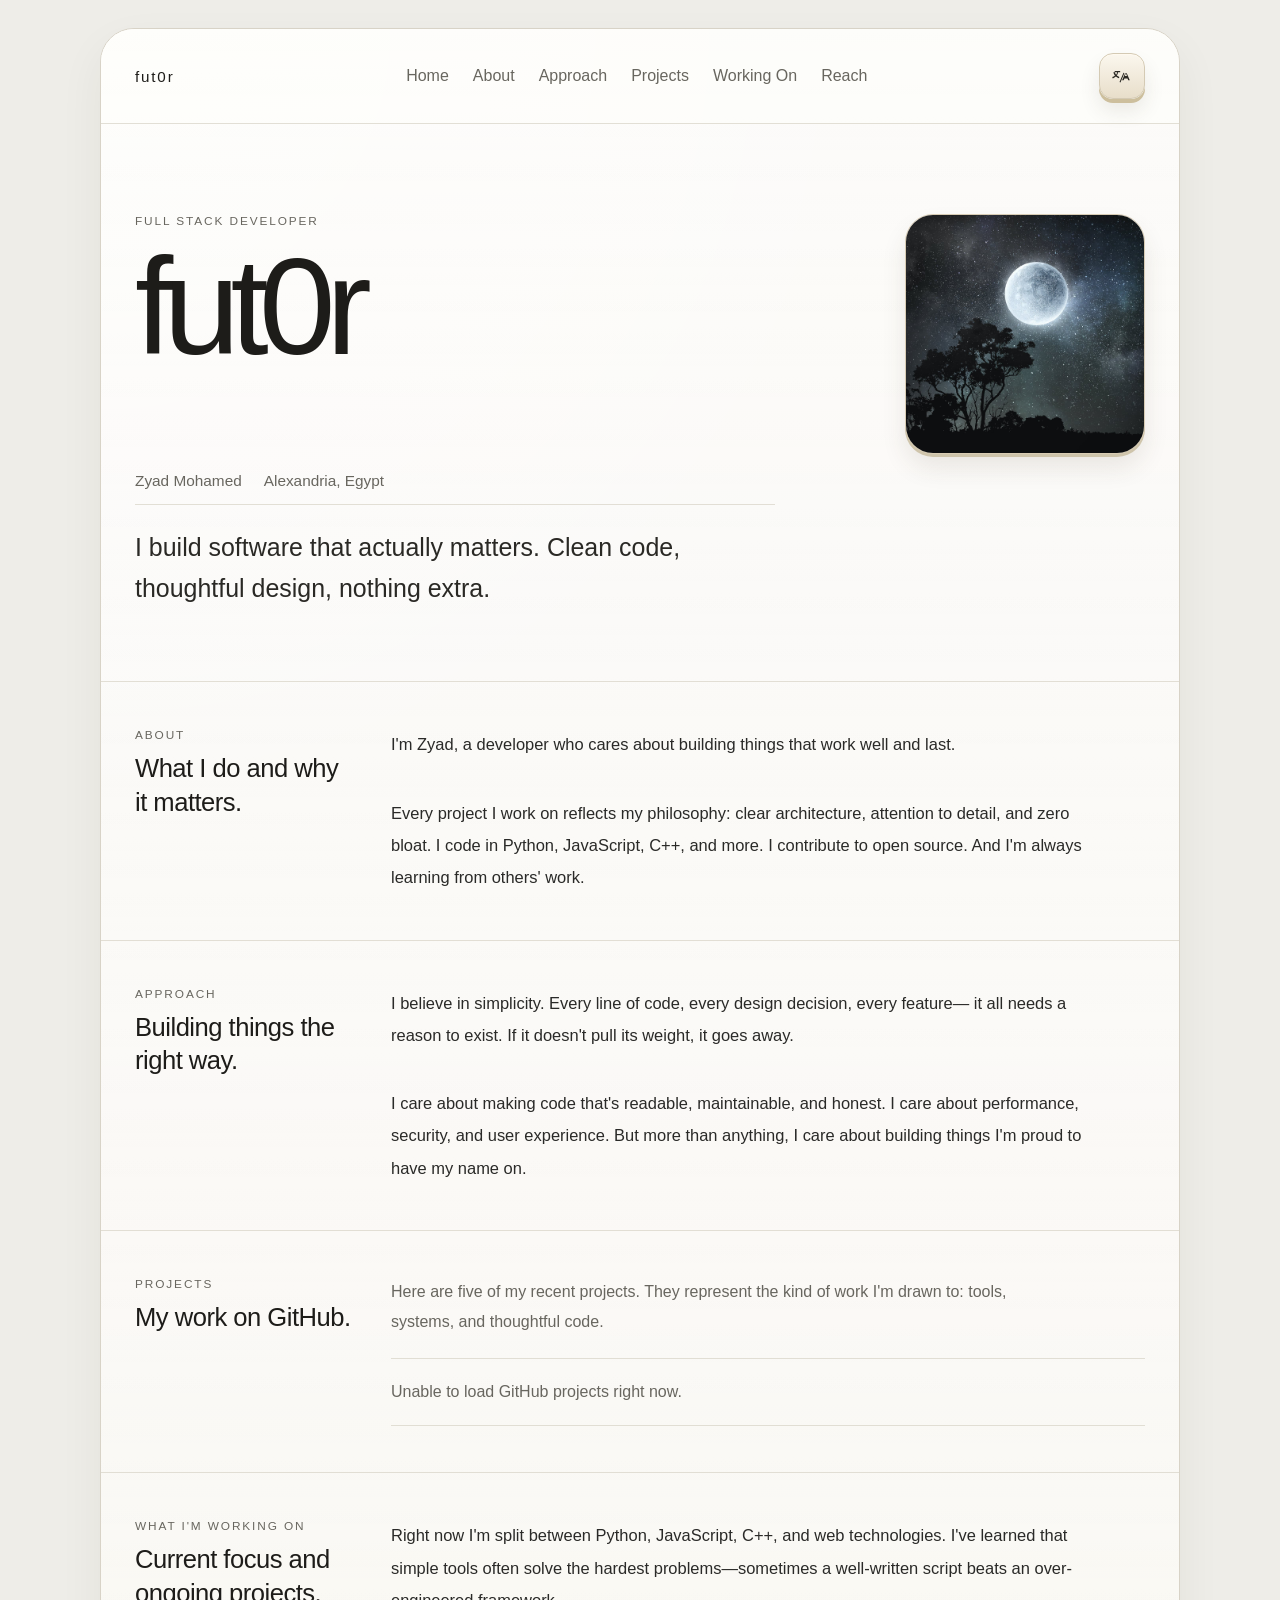
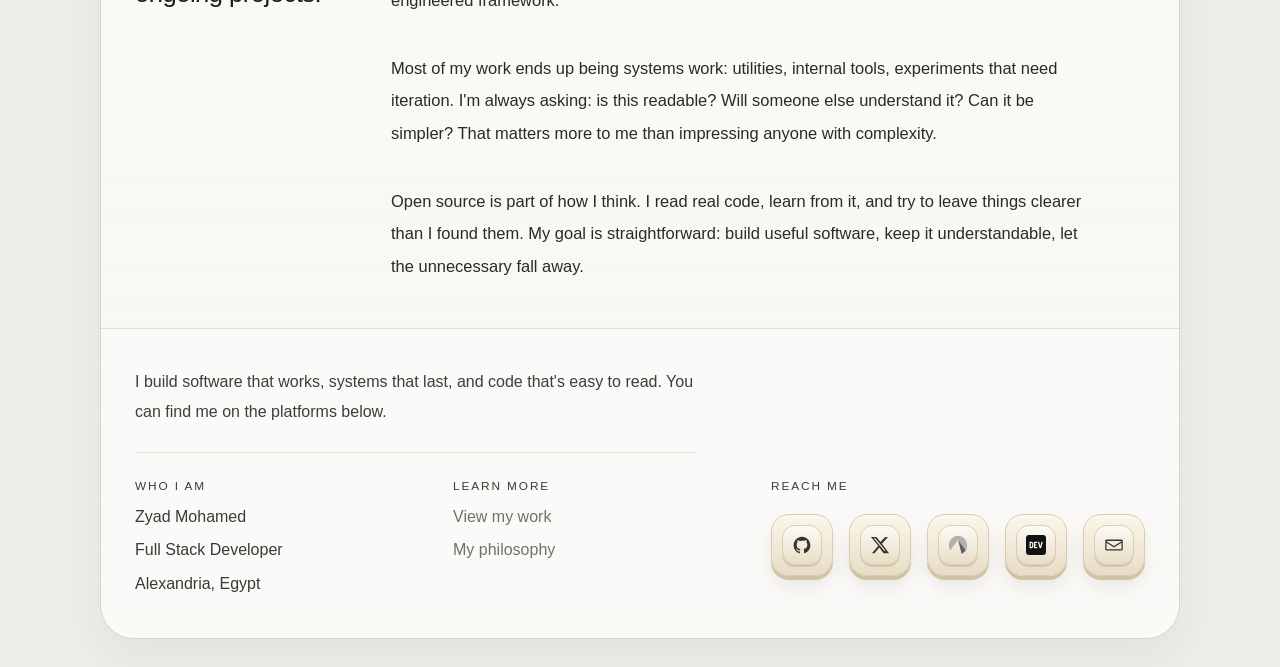
==== commit 3f86c6f1: "Update index.html" ====
--- a/index.html
+++ b/index.html
@@ -122,7 +122,6 @@
           <div class="section-body prose">
             <p>
               I'm Zyad, a developer who cares about building things that work well and last.
-              I've founded Infiniware to focus on creating tools and systems that solve real problems.
             </p>
             <p>
               Every project I work on reflects my philosophy: clear architecture, attention to detail,
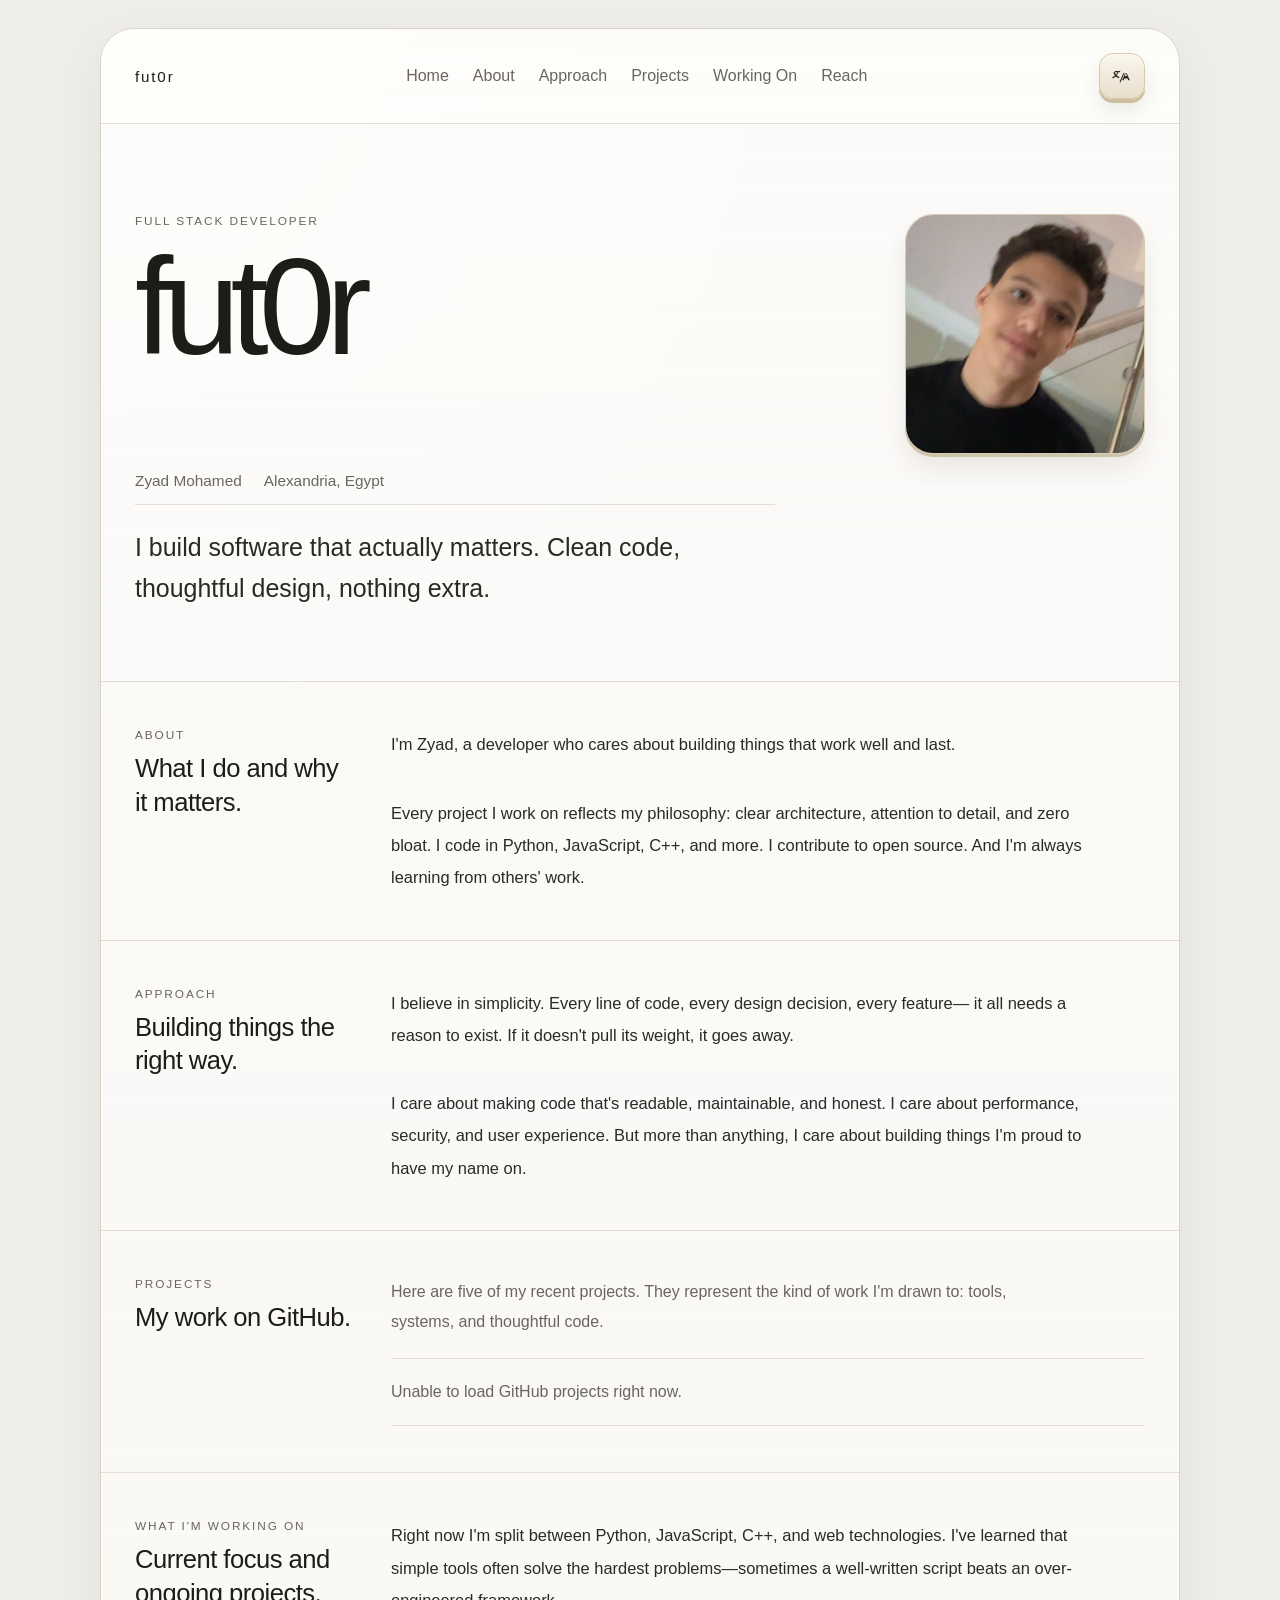
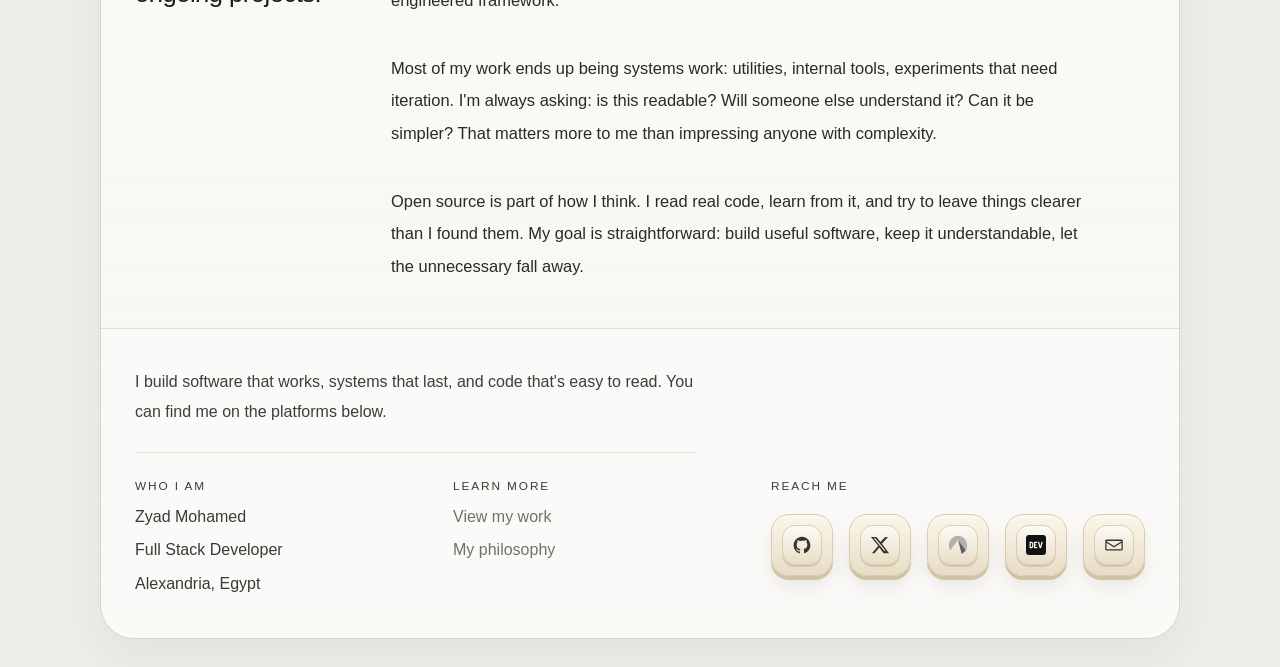
==== commit a1a55607: "Update index.html" ====
--- a/index.html
+++ b/index.html
@@ -272,7 +272,7 @@
               </a>
               <a
                 class="social-icon-button"
-                href="mailto:fut0r@infiniware.bid"
+                href="mailto:fut0r@arabdev.site"
                 aria-label="Email"
                 title="Email"
               >
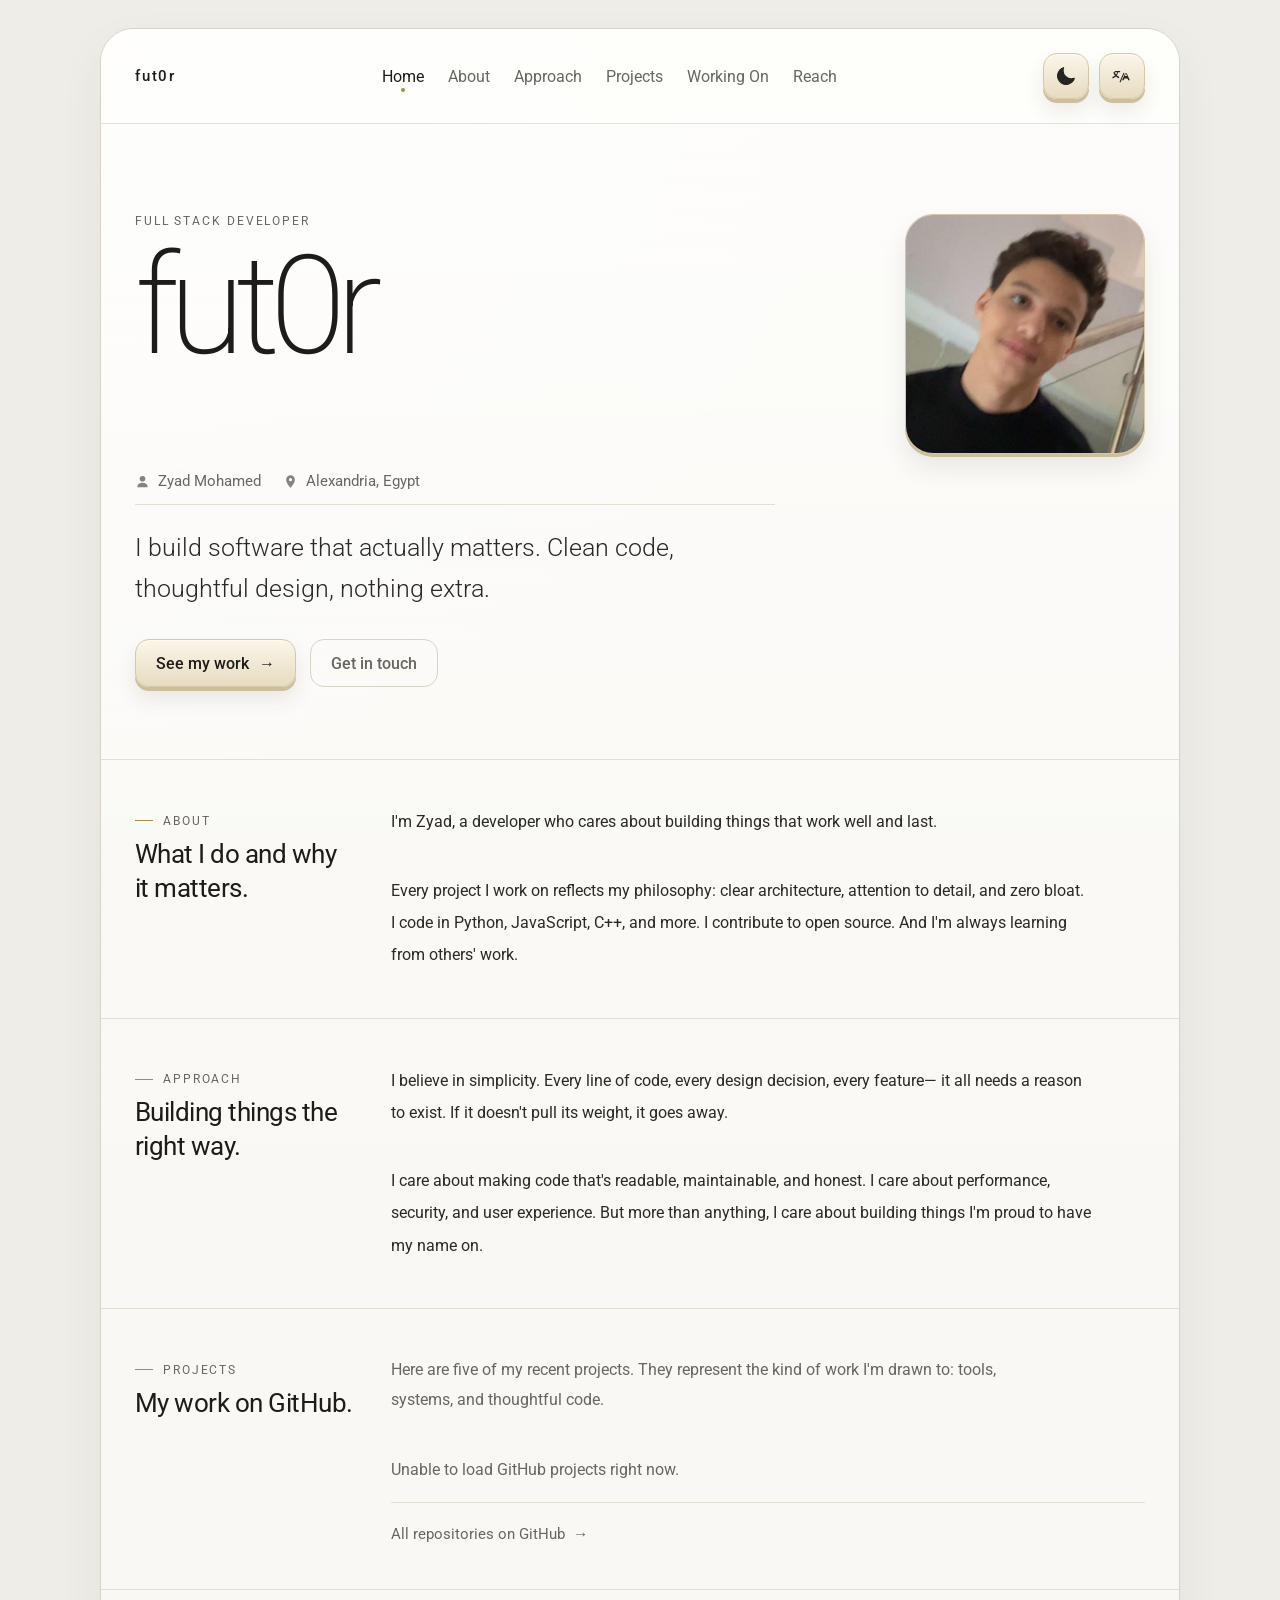
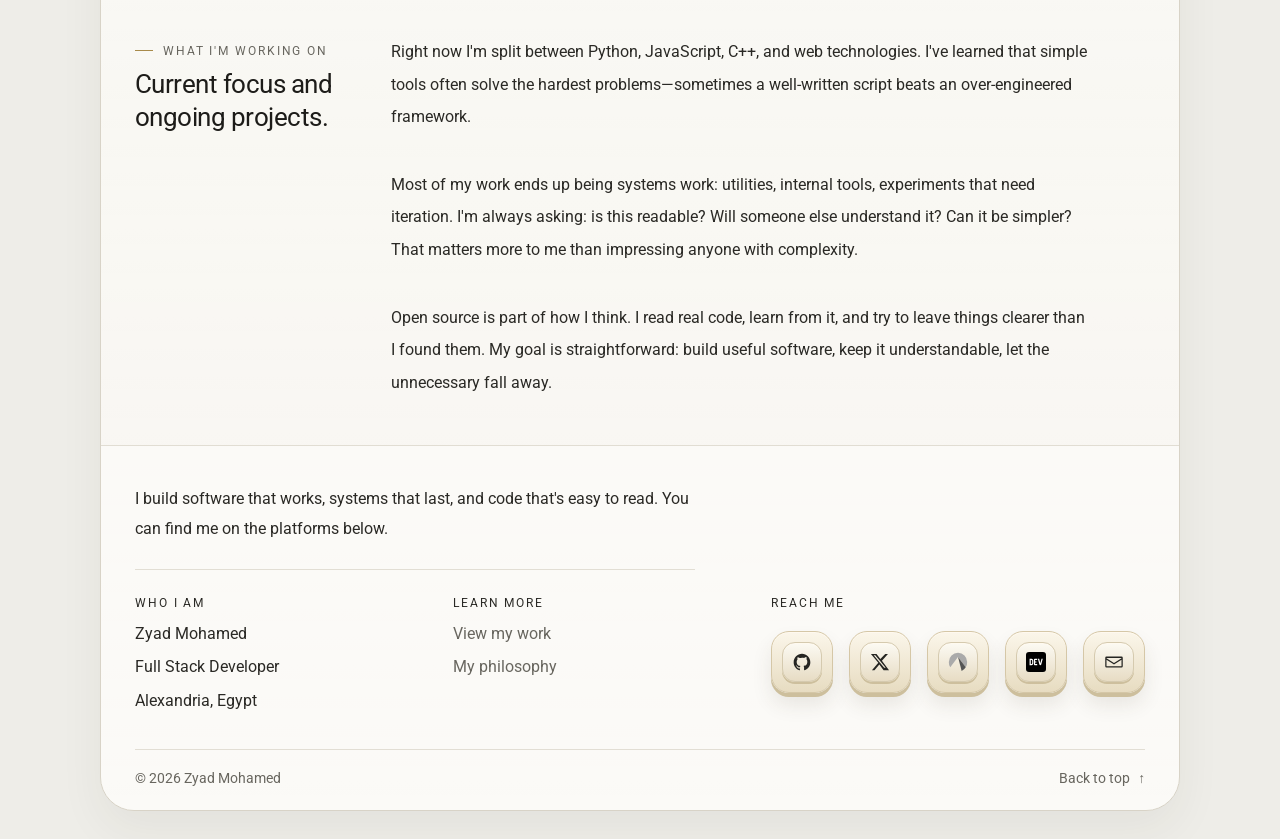
==== commit 3ee48da8: "Refresh site: dark mode, live project details, accessibility and SEO fixes - Point canonical, Open G" ====
--- a/index.html
+++ b/index.html
@@ -7,30 +7,56 @@
       name="description"
       content="Personal website of Zyad Mohamed (fut0r). Full Stack Developer, Alexandria, Egypt."
     />
+    <meta name="author" content="Zyad Mohamed" />
     <meta name="robots" content="index, follow" />
-    <link rel="canonical" href="https://fut0r.infiniware.bid/" />
-    <link rel="alternate" hreflang="en" href="https://fut0r.infiniware.bid/" />
-    <link rel="alternate" hreflang="ar" href="https://fut0r.infiniware.bid/arabic.html" />
-    <link rel="alternate" hreflang="x-default" href="https://fut0r.infiniware.bid/" />
-    <meta property="og:type" content="website" />
-    <meta property="og:title" content="fut0r" />
+    <meta name="theme-color" content="#eeede8" media="(prefers-color-scheme: light)" />
+    <meta name="theme-color" content="#12110f" media="(prefers-color-scheme: dark)" />
+    <link rel="canonical" href="https://fut0r.arabdev.site/" />
+    <link rel="alternate" hreflang="en" href="https://fut0r.arabdev.site/" />
+    <link rel="alternate" hreflang="ar" href="https://fut0r.arabdev.site/arabic.html" />
+    <link rel="alternate" hreflang="x-default" href="https://fut0r.arabdev.site/" />
+    <meta property="og:type" content="profile" />
+    <meta property="og:site_name" content="fut0r" />
+    <meta property="og:title" content="fut0r | Zyad Mohamed" />
     <meta
       property="og:description"
       content="Full Stack Developer. I build software that works, systems that last, and code that's easy to read."
     />
-    <meta property="og:url" content="https://fut0r.infiniware.bid/" />
-    <meta property="og:image" content="https://fut0r.infiniware.bid/favicon.jpeg" />
+    <meta property="og:url" content="https://fut0r.arabdev.site/" />
+    <meta property="og:locale" content="en_US" />
+    <meta property="og:locale:alternate" content="ar_EG" />
+    <meta property="og:image" content="https://fut0r.arabdev.site/icon-512.png" />
+    <meta property="og:image:width" content="512" />
+    <meta property="og:image:height" content="512" />
+    <meta property="og:image:alt" content="Portrait of Zyad Mohamed (fut0r)" />
     <meta name="twitter:card" content="summary" />
-    <meta name="twitter:title" content="fut0r" />
+    <meta name="twitter:site" content="@fut0r" />
+    <meta name="twitter:title" content="fut0r | Zyad Mohamed" />
     <meta
       name="twitter:description"
       content="Full Stack Developer. I build software that works, systems that last, and code that's easy to read."
     />
-    <meta name="twitter:image" content="https://fut0r.infiniware.bid/favicon.jpeg" />
+    <meta name="twitter:image" content="https://fut0r.arabdev.site/icon-512.png" />
     <title>fut0r | Zyad Mohamed</title>
-    <link rel="icon" type="image/jpeg" href="favicon.jpeg" />
+    <link rel="icon" type="image/png" sizes="32x32" href="favicon-32.png" />
+    <link rel="icon" type="image/png" sizes="192x192" href="icon-192.png" />
+    <link rel="apple-touch-icon" href="apple-touch-icon.png" />
     <link rel="manifest" href="site.webmanifest" />
-    <link rel="preconnect" href="https://api.github.com" />
+    <script>
+      try {
+        const savedTheme = localStorage.getItem("theme");
+        if (savedTheme === "light" || savedTheme === "dark") {
+          document.documentElement.dataset.theme = savedTheme;
+        }
+      } catch (error) {}
+    </script>
+    <link rel="preconnect" href="https://fonts.googleapis.com" />
+    <link rel="preconnect" href="https://fonts.gstatic.com" crossorigin />
+    <link rel="preconnect" href="https://api.github.com" crossorigin />
+    <link
+      rel="stylesheet"
+      href="https://fonts.googleapis.com/css2?family=IBM+Plex+Sans+Arabic:wght@300;400;500&family=Roboto:wght@200;300;400;500&display=swap"
+    />
     <link rel="stylesheet" href="styles.css" />
     <script type="application/ld+json">
       {
@@ -39,22 +65,27 @@
         "name": "Zyad Mohamed",
         "alternateName": "fut0r",
         "jobTitle": "Full Stack Developer",
-        "url": "https://fut0r.infiniware.bid/",
-        "image": "https://fut0r.infiniware.bid/favicon.jpeg",
-        "email": "mailto:fut0r@infiniware.bid",
+        "url": "https://fut0r.arabdev.site/",
+        "image": "https://fut0r.arabdev.site/profile.jpg",
+        "email": "mailto:fut0r@arabdev.site",
         "address": {
           "@type": "PostalAddress",
           "addressLocality": "Alexandria",
           "addressCountry": "EG"
         },
+        "knowsAbout": ["Python", "JavaScript", "C++", "Web Development", "Open Source"],
         "sameAs": [
           "https://github.com/fut0r",
-          "https://codeberg.org/fut0r"
+          "https://codeberg.org/fut0r",
+          "https://x.com/fut0r",
+          "https://dev.to/fut0r"
         ]
       }
     </script>
   </head>
   <body>
+    <a class="skip-link" href="#main">Skip to content</a>
+
     <div class="page-shell">
       <div class="paper-grain" aria-hidden="true"></div>
 
@@ -71,11 +102,16 @@
         </nav>
 
         <div class="toolbar">
+          <button class="toolbar-button theme-toggle" id="theme-toggle" type="button" aria-label="Switch theme" title="Switch theme">
+            <svg class="icon-moon" viewBox="0 0 24 24" aria-hidden="true"><path d="M20.74 14.03A8.5 8.5 0 0 1 9.97 3.26a.75.75 0 0 0-.98-.9A10 10 0 1 0 21.64 15a.75.75 0 0 0-.9-.97Z"/></svg>
+            <svg class="icon-sun" viewBox="0 0 24 24" aria-hidden="true"><path d="M12 17a5 5 0 1 0 0-10 5 5 0 0 0 0 10Zm0-17a1 1 0 0 1 1 1v2a1 1 0 1 1-2 0V1a1 1 0 0 1 1-1Zm0 20a1 1 0 0 1 1 1v2a1 1 0 1 1-2 0v-2a1 1 0 0 1 1-1ZM3.51 3.51a1 1 0 0 1 1.42 0l1.41 1.41a1 1 0 1 1-1.41 1.42L3.5 4.93a1 1 0 0 1 0-1.42Zm14.14 14.14a1 1 0 0 1 1.42 0l1.41 1.42a1 1 0 0 1-1.41 1.41l-1.42-1.41a1 1 0 0 1 0-1.42ZM0 12a1 1 0 0 1 1-1h2a1 1 0 1 1 0 2H1a1 1 0 0 1-1-1Zm20 0a1 1 0 0 1 1-1h2a1 1 0 1 1 0 2h-2a1 1 0 0 1-1-1ZM3.51 20.49a1 1 0 0 1 0-1.42l1.41-1.41a1 1 0 1 1 1.42 1.41L4.93 20.5a1 1 0 0 1-1.42 0ZM17.65 6.35a1 1 0 0 1 0-1.42l1.42-1.41a1 1 0 1 1 1.41 1.41l-1.41 1.42a1 1 0 0 1-1.42 0Z"/></svg>
+          </button>
+
           <button
-            class="language-trigger"
+            class="toolbar-button language-trigger"
             id="language-trigger"
             type="button"
-            aria-haspopup="dialog"
+            aria-haspopup="true"
             aria-expanded="false"
             aria-controls="language-popup"
             title="Translate"
@@ -90,27 +126,38 @@
 
           <div class="language-popup" id="language-popup" hidden>
             <p class="language-popup__label">Choose language</p>
-            <a class="language-option is-active" href="index.html">English</a>
-            <a class="language-option" href="arabic.html">العربية</a>
+            <a class="language-option is-active" href="./" hreflang="en" lang="en" aria-current="page">English</a>
+            <a class="language-option" href="arabic.html" hreflang="ar" lang="ar">العربية</a>
           </div>
         </div>
       </header>
 
-      <main id="home">
-        <section class="hero section">
+      <main id="main">
+        <section class="hero section" id="home">
           <div class="hero-frame">
             <div class="hero-top">
               <div class="hero-copy">
                 <p class="eyebrow">Full Stack Developer</p>
                 <h1>fut0r</h1>
               </div>
-              <img class="hero-photo" src="favicon.jpeg" alt="fut0r profile" />
+              <img
+                class="hero-photo"
+                src="profile.jpg"
+                alt="Portrait of Zyad Mohamed (fut0r)"
+                width="240"
+                height="240"
+                fetchpriority="high"
+              />
             </div>
             <div class="hero-meta">
-              <span>Zyad Mohamed</span>
-              <span>Alexandria, Egypt</span>
+              <span><svg viewBox="0 0 24 24" aria-hidden="true"><path d="M12 12a4.5 4.5 0 1 0 0-9 4.5 4.5 0 0 0 0 9Zm0 2c-4.42 0-8 2.24-8 5v2h16v-2c0-2.76-3.58-5-8-5Z"/></svg>Zyad Mohamed</span>
+              <span><svg viewBox="0 0 24 24" aria-hidden="true"><path d="M12 2a7 7 0 0 0-7 7c0 5.25 7 13 7 13s7-7.75 7-13a7 7 0 0 0-7-7Zm0 9.5A2.5 2.5 0 1 1 12 6.5a2.5 2.5 0 0 1 0 5Z"/></svg>Alexandria, Egypt</span>
             </div>
             <p class="hero-note">I build software that actually matters. Clean code, thoughtful design, nothing extra.</p>
+            <div class="hero-actions">
+              <a class="button" href="#projects">See my work <span class="button-arrow" aria-hidden="true">→</span></a>
+              <a class="button button--quiet" href="#contact">Get in touch</a>
+            </div>
           </div>
         </section>
 
@@ -164,6 +211,9 @@
                 <p>Loading repositories...</p>
               </article>
             </div>
+            <a class="projects-more" href="https://github.com/fut0r?tab=repositories" target="_blank" rel="noopener noreferrer">
+              All repositories on GitHub <span class="button-arrow" aria-hidden="true">→</span>
+            </a>
           </div>
         </section>
 
@@ -218,12 +268,12 @@
                 class="social-icon-button"
                 href="https://github.com/fut0r"
                 target="_blank"
-                rel="noreferrer"
+                rel="noopener noreferrer"
                 aria-label="GitHub"
                 title="GitHub"
               >
                 <span class="social-icon" aria-hidden="true">
-                  <svg viewBox="0 0 24 24" role="img">
+                  <svg viewBox="0 0 24 24">
                     <path
                       d="M12 2C6.477 2 2 6.59 2 12.252c0 4.53 2.865 8.371 6.839 9.727.5.096.682-.221.682-.492 0-.243-.009-.888-.014-1.743-2.782.618-3.369-1.37-3.369-1.37-.455-1.176-1.11-1.49-1.11-1.49-.908-.637.069-.624.069-.624 1.004.072 1.532 1.054 1.532 1.054.892 1.56 2.341 1.11 2.91.85.091-.663.349-1.11.635-1.365-2.221-.259-4.556-1.137-4.556-5.062 0-1.118.389-2.033 1.029-2.75-.103-.26-.446-1.3.098-2.71 0 0 .84-.275 2.75 1.05A9.36 9.36 0 0 1 12 6.84c.85.004 1.705.118 2.504.347 1.909-1.325 2.747-1.05 2.747-1.05.546 1.41.203 2.45.1 2.71.64.717 1.028 1.632 1.028 2.75 0 3.934-2.338 4.8-4.566 5.054.359.317.679.943.679 1.9 0 1.372-.012 2.478-.012 2.815 0 .273.18.593.688.492C19.138 20.62 22 16.781 22 12.252 22 6.59 17.523 2 12 2Z"
                     />
@@ -234,12 +284,12 @@
                 class="social-icon-button"
                 href="https://x.com/fut0r"
                 target="_blank"
-                rel="noreferrer"
+                rel="noopener noreferrer"
                 aria-label="X (Twitter)"
                 title="X (Twitter)"
               >
                 <span class="social-icon" aria-hidden="true">
-                  <svg viewBox="0 0 24 24" role="img">
+                  <svg viewBox="0 0 24 24">
                     <path
                       d="M18.244 2.25h3.308l-7.227 8.26 8.502 11.24h-6.514l-5.106-6.67-5.826 6.67H2.306l7.644-8.74L1.126 2.25h6.697l4.596 6.06 5.819-6.06ZM17.002 18.868h1.81L6.368 3.931H4.456l12.546 14.937Z"
                     />
@@ -250,24 +300,24 @@
                 class="social-icon-button"
                 href="https://codeberg.org/fut0r"
                 target="_blank"
-                rel="noreferrer"
+                rel="noopener noreferrer"
                 aria-label="Codeberg"
                 title="Codeberg"
               >
                 <span class="social-icon" aria-hidden="true">
-                  <img src="codeberg.svg" alt="" />
-                </span>
-              </a>
-                            <a
+                  <img src="codeberg.svg" alt="" width="20" height="20" />
+                </span>
+              </a>
+              <a
                 class="social-icon-button"
                 href="https://dev.to/fut0r"
                 target="_blank"
-                rel="noreferrer"
+                rel="noopener noreferrer"
                 aria-label="Dev.to"
                 title="Dev.to"
               >
                 <span class="social-icon" aria-hidden="true">
-                  <img src="dev-to-svgrepo-com.svg" alt="" />
+                  <img class="icon-invert" src="dev-to-svgrepo-com.svg" alt="" width="20" height="20" />
                 </span>
               </a>
               <a
@@ -277,7 +327,7 @@
                 title="Email"
               >
                 <span class="social-icon" aria-hidden="true">
-                  <svg viewBox="0 0 24 24" role="img">
+                  <svg viewBox="0 0 24 24">
                     <path
                       d="M3 5.5h18A1.5 1.5 0 0 1 22.5 7v10A1.5 1.5 0 0 1 21 18.5H3A1.5 1.5 0 0 1 1.5 17V7A1.5 1.5 0 0 1 3 5.5Zm0 1.6v.27l9 5.83 9-5.83V7.1H3Zm18 2.17-8.59 5.56a.75.75 0 0 1-.82 0L3 9.27V17h18V9.27Z"
                     />
@@ -287,9 +337,13 @@
             </div>
           </section>
         </div>
+        <div class="footer-bottom">
+          <p>© <span data-year>2026</span> Zyad Mohamed</p>
+          <a class="back-to-top" href="#home">Back to top <span aria-hidden="true">↑</span></a>
+        </div>
       </footer>
     </div>
 
-    <script src="script.js"></script>
+    <script src="script.js" defer></script>
   </body>
 </html>
--- a/styles.css
+++ b/styles.css
@@ -1,17 +1,112 @@
-@import url('https://fonts.googleapis.com/css2?family=Bricolage+Grotesque:wght@400;500&display=swap');
-
 :root {
+  color-scheme: light;
   --bg: #eeede8;
   --page: #f7f5ef;
+  --page-sheen: rgba(255, 255, 255, 0.5);
+  --page-sheen-end: rgba(255, 255, 255, 0.18);
   --page-soft: rgba(255, 255, 251, 0.56);
+  --topbar-stuck: rgba(250, 248, 242, 0.82);
+  --surface-hover: rgba(255, 255, 255, 0.5);
+  --footer-bg: rgba(255, 255, 255, 0.34);
   --text: #1d1c19;
+  --text-soft: #2a2925;
   --muted: #68665f;
   --line: #d8d3c7;
   --line-soft: rgba(216, 211, 199, 0.7);
+  --accent: #a88a4a;
+  --focus-ring: 0 0 0 3px rgba(168, 138, 74, 0.38);
+  --selection: rgba(205, 191, 157, 0.55);
+  --gold-border: #d5c7a7;
+  --gold-top: #fbf6ea;
+  --gold-bottom: #e7dcc1;
+  --gold-inner-top: #fcfaf3;
+  --gold-inner-bottom: #e7dcc4;
+  --gold-inner-border: #d5caaf;
+  --gold-highlight: rgba(255, 250, 240, 0.95);
+  --gold-ledge: #cdbf9d;
+  --gold-glow: rgba(70, 60, 40, 0.1);
+  --icon: #252522;
+  --skeleton: rgba(216, 211, 199, 0.55);
+  --skeleton-shine: rgba(255, 255, 255, 0.7);
   --shadow-page: 0 18px 46px rgba(50, 45, 36, 0.06);
-  --shadow-gold: inset 0 1px 0 rgba(255, 250, 240, 0.95), 0 4px 0 #cdbf9d, 0 12px 20px rgba(70, 60, 40, 0.1);
-  --shadow-gold-hover: inset 0 1px 0 rgba(255, 250, 240, 0.96), 0 2px 0 #cdbf9d, 0 8px 16px rgba(70, 60, 40, 0.11);
+  --shadow-popup: 0 16px 28px rgba(53, 47, 35, 0.12);
+  --shadow-gold: inset 0 1px 0 var(--gold-highlight), 0 4px 0 var(--gold-ledge), 0 12px 20px var(--gold-glow);
+  --shadow-gold-hover: inset 0 1px 0 var(--gold-highlight), 0 2px 0 var(--gold-ledge), 0 8px 16px var(--gold-glow);
+  --shadow-gold-active: inset 0 1px 0 var(--gold-highlight), 0 0 0 var(--gold-ledge), 0 4px 10px var(--gold-glow);
+  --font-latin: "Roboto", "Helvetica Neue", Arial, sans-serif;
+  --font-arabic: "IBM Plex Sans Arabic", "Roboto", "Segoe UI", Tahoma, sans-serif;
   --site-width: 1080px;
+  --ease: cubic-bezier(0.22, 0.61, 0.36, 1);
+}
+
+@media (prefers-color-scheme: dark) {
+  :root:not([data-theme="light"]) {
+    color-scheme: dark;
+    --bg: #12110f;
+    --page: #1b1a17;
+    --page-sheen: rgba(255, 248, 230, 0.035);
+    --page-sheen-end: rgba(255, 248, 230, 0);
+    --page-soft: rgba(30, 28, 24, 0.7);
+    --topbar-stuck: rgba(27, 26, 23, 0.84);
+    --surface-hover: rgba(255, 248, 230, 0.045);
+    --footer-bg: rgba(0, 0, 0, 0.14);
+    --text: #ece8dd;
+    --text-soft: #d9d4c7;
+    --muted: #a19c8f;
+    --line: #34312a;
+    --line-soft: rgba(70, 65, 55, 0.6);
+    --accent: #cdb47a;
+    --focus-ring: 0 0 0 3px rgba(205, 180, 122, 0.4);
+    --selection: rgba(205, 180, 122, 0.3);
+    --gold-border: #4a4334;
+    --gold-top: #322d24;
+    --gold-bottom: #231f19;
+    --gold-inner-top: #3a342a;
+    --gold-inner-bottom: #28241d;
+    --gold-inner-border: #544b3a;
+    --gold-highlight: rgba(255, 238, 200, 0.1);
+    --gold-ledge: #0b0a08;
+    --gold-glow: rgba(0, 0, 0, 0.35);
+    --icon: #ece8dd;
+    --skeleton: rgba(70, 65, 55, 0.5);
+    --skeleton-shine: rgba(255, 248, 230, 0.08);
+    --shadow-page: 0 18px 46px rgba(0, 0, 0, 0.35);
+    --shadow-popup: 0 16px 28px rgba(0, 0, 0, 0.4);
+  }
+}
+
+:root[data-theme="dark"] {
+  color-scheme: dark;
+  --bg: #12110f;
+  --page: #1b1a17;
+  --page-sheen: rgba(255, 248, 230, 0.035);
+  --page-sheen-end: rgba(255, 248, 230, 0);
+  --page-soft: rgba(30, 28, 24, 0.7);
+  --topbar-stuck: rgba(27, 26, 23, 0.84);
+  --surface-hover: rgba(255, 248, 230, 0.045);
+  --footer-bg: rgba(0, 0, 0, 0.14);
+  --text: #ece8dd;
+  --text-soft: #d9d4c7;
+  --muted: #a19c8f;
+  --line: #34312a;
+  --line-soft: rgba(70, 65, 55, 0.6);
+  --accent: #cdb47a;
+  --focus-ring: 0 0 0 3px rgba(205, 180, 122, 0.4);
+  --selection: rgba(205, 180, 122, 0.3);
+  --gold-border: #4a4334;
+  --gold-top: #322d24;
+  --gold-bottom: #231f19;
+  --gold-inner-top: #3a342a;
+  --gold-inner-bottom: #28241d;
+  --gold-inner-border: #544b3a;
+  --gold-highlight: rgba(255, 238, 200, 0.1);
+  --gold-ledge: #0b0a08;
+  --gold-glow: rgba(0, 0, 0, 0.35);
+  --icon: #ece8dd;
+  --skeleton: rgba(70, 65, 55, 0.5);
+  --skeleton-shine: rgba(255, 248, 230, 0.08);
+  --shadow-page: 0 18px 46px rgba(0, 0, 0, 0.35);
+  --shadow-popup: 0 16px 28px rgba(0, 0, 0, 0.4);
 }
 
 *,
@@ -22,18 +117,27 @@
 
 html {
   scroll-behavior: smooth;
+  scroll-padding-top: 96px;
+  -webkit-text-size-adjust: 100%;
 }
 
 body {
   margin: 0;
   background: var(--bg);
   color: var(--text);
-  font-family: "Roboto", "Helvetica Neue", Arial, sans-serif;
+  font-family: var(--font-latin);
   text-rendering: optimizeLegibility;
+  -webkit-font-smoothing: antialiased;
+  transition: background-color 240ms ease, color 240ms ease;
 }
 
 body.is-rtl {
-  font-family: "Roboto", "Helvetica Neue", Arial, sans-serif;
+  font-family: var(--font-arabic);
+}
+
+::selection {
+  background: var(--selection);
+  color: var(--text);
 }
 
 a,
@@ -54,8 +158,42 @@
 
 p,
 h1,
-h2 {
+h2,
+h3 {
   margin: 0;
+}
+
+img {
+  max-width: 100%;
+}
+
+:focus-visible {
+  outline: none;
+  box-shadow: var(--focus-ring);
+  border-radius: 8px;
+}
+
+.skip-link {
+  position: absolute;
+  top: 12px;
+  left: 12px;
+  z-index: 100;
+  padding: 10px 16px;
+  border: 1px solid var(--gold-border);
+  border-radius: 12px;
+  background: var(--page);
+  color: var(--text);
+  transform: translateY(-160%);
+  transition: transform 160ms var(--ease);
+}
+
+.skip-link:focus-visible {
+  transform: translateY(0);
+}
+
+html[dir="rtl"] .skip-link {
+  left: auto;
+  right: 12px;
 }
 
 .page-shell {
@@ -63,25 +201,30 @@
   width: min(calc(100% - 32px), var(--site-width));
   margin: 28px auto;
   background:
-    linear-gradient(to bottom, rgba(255, 255, 255, 0.5), rgba(255, 255, 255, 0.18)),
+    linear-gradient(to bottom, var(--page-sheen), var(--page-sheen-end)),
     var(--page);
   border: 1px solid var(--line);
   border-radius: 34px;
   box-shadow: var(--shadow-page);
-  overflow: hidden;
+  overflow: clip;
+  transition: background-color 240ms ease, border-color 240ms ease;
 }
 
 .paper-grain {
   position: absolute;
   inset: 0;
   background:
-    linear-gradient(rgba(255, 255, 255, 0.26), rgba(255, 255, 255, 0.06)),
-    radial-gradient(circle at top left, rgba(255, 255, 255, 0.46), transparent 34%);
+    linear-gradient(var(--page-sheen), transparent 40%),
+    radial-gradient(circle at top left, var(--page-sheen), transparent 34%);
   pointer-events: none;
 }
 
+/* Header */
+
 .topbar {
-  position: relative;
+  position: sticky;
+  top: 0;
+  z-index: 30;
   display: grid;
   grid-template-columns: auto 1fr auto;
   align-items: center;
@@ -89,9 +232,20 @@
   padding: 24px 34px;
   border-bottom: 1px solid var(--line-soft);
   background: var(--page-soft);
+  transition: padding 220ms var(--ease), background-color 220ms ease, box-shadow 220ms ease;
+}
+
+.topbar.is-stuck {
+  padding-top: 14px;
+  padding-bottom: 14px;
+  background: var(--topbar-stuck);
+  -webkit-backdrop-filter: saturate(1.2) blur(14px);
+  backdrop-filter: saturate(1.2) blur(14px);
+  box-shadow: 0 10px 24px -18px rgba(40, 34, 22, 0.45);
 }
 
 .wordmark {
+  font-family: var(--font-latin);
   font-size: 0.95rem;
   font-weight: 500;
   letter-spacing: 0.12em;
@@ -106,45 +260,98 @@
 }
 
 .topnav a {
+  position: relative;
   padding: 10px 6px;
   color: var(--muted);
-  transition: color 150ms ease, text-shadow 150ms ease;
+  transition: color 150ms ease;
+}
+
+.topnav a::after {
+  content: "";
+  position: absolute;
+  left: 50%;
+  bottom: 4px;
+  width: 4px;
+  height: 4px;
+  border-radius: 999px;
+  background: var(--accent);
+  opacity: 0;
+  transform: translateX(-50%) scale(0.4);
+  transition: opacity 180ms ease, transform 180ms var(--ease);
 }
 
 .topnav a:hover,
-.topnav a:focus-visible {
+.topnav a:focus-visible,
+.topnav a[aria-current="true"] {
   color: var(--text);
-  text-shadow: 0 0 10px rgba(255, 255, 255, 0.45);
-  outline: none;
+}
+
+.topnav a[aria-current="true"]::after {
+  opacity: 1;
+  transform: translateX(-50%) scale(1);
 }
 
 .toolbar {
   position: relative;
-}
-
-.language-trigger {
+  display: flex;
+  gap: 10px;
+}
+
+.toolbar-button {
   display: inline-flex;
   align-items: center;
   justify-content: center;
   width: 46px;
   height: 46px;
-  border: 1px solid #d4cab4;
+  border: 1px solid var(--gold-border);
   border-radius: 14px;
-  background: linear-gradient(to bottom, #fbf7ee, #e8deca);
+  background: linear-gradient(to bottom, var(--gold-top), var(--gold-bottom));
   box-shadow: var(--shadow-gold);
-}
-
-.language-trigger:hover,
-.language-trigger:focus-visible {
+  transition: transform 140ms ease, box-shadow 140ms ease;
+}
+
+.toolbar-button:hover,
+.toolbar-button:focus-visible {
   box-shadow: var(--shadow-gold-hover);
   transform: translateY(1px);
-  outline: none;
-}
-
-.language-trigger svg {
+  border-radius: 14px;
+}
+
+.toolbar-button:focus-visible {
+  box-shadow: var(--shadow-gold-hover), var(--focus-ring);
+}
+
+.toolbar-button:active {
+  box-shadow: var(--shadow-gold-active);
+  transform: translateY(3px);
+}
+
+.toolbar-button svg {
   width: 22px;
   height: 22px;
-  fill: #2b2923;
+  fill: var(--icon);
+}
+
+.theme-toggle .icon-sun {
+  display: none;
+}
+
+:root[data-theme="dark"] .theme-toggle .icon-sun {
+  display: block;
+}
+
+:root[data-theme="dark"] .theme-toggle .icon-moon {
+  display: none;
+}
+
+@media (prefers-color-scheme: dark) {
+  :root:not([data-theme="light"]) .theme-toggle .icon-sun {
+    display: block;
+  }
+
+  :root:not([data-theme="light"]) .theme-toggle .icon-moon {
+    display: none;
+  }
 }
 
 .language-popup {
@@ -155,9 +362,18 @@
   padding: 16px;
   border: 1px solid var(--line);
   border-radius: 18px;
-  background: linear-gradient(to bottom, rgba(255, 255, 252, 0.96), rgba(244, 240, 231, 0.96));
-  box-shadow: 0 16px 28px rgba(53, 47, 35, 0.12);
-  z-index: 20;
+  background: var(--page);
+  box-shadow: var(--shadow-popup);
+  z-index: 40;
+  transform-origin: top right;
+  animation: popup-in 160ms var(--ease);
+}
+
+@keyframes popup-in {
+  from {
+    opacity: 0;
+    transform: translateY(-6px) scale(0.98);
+  }
 }
 
 .language-popup__label {
@@ -169,7 +385,9 @@
 }
 
 .language-option {
-  display: block;
+  display: flex;
+  align-items: center;
+  justify-content: space-between;
   width: 100%;
   padding: 10px 12px;
   border-radius: 12px;
@@ -180,9 +398,19 @@
 .language-option:hover,
 .language-option:focus-visible,
 .language-option.is-active {
-  background: rgba(255, 255, 255, 0.62);
-  outline: none;
-}
+  background: var(--surface-hover);
+  border-radius: 12px;
+}
+
+.language-option.is-active::after {
+  content: "";
+  width: 6px;
+  height: 6px;
+  border-radius: 999px;
+  background: var(--accent);
+}
+
+/* Sections */
 
 .section {
   position: relative;
@@ -224,14 +452,19 @@
   width: clamp(168px, 20vw, 240px);
   height: clamp(168px, 20vw, 240px);
   margin: 0;
-  border: 1px solid #d8ccb4;
+  border: 1px solid var(--gold-border);
   border-radius: 28px;
   object-fit: cover;
-  background: #efe8d9;
+  background: var(--gold-bottom);
   box-shadow:
-    inset 0 1px 0 rgba(255, 255, 255, 0.96),
-    0 3px 0 rgba(205, 194, 167, 0.92),
-    0 14px 24px rgba(71, 62, 41, 0.1);
+    inset 0 1px 0 var(--gold-highlight),
+    0 3px 0 var(--gold-ledge),
+    0 14px 24px var(--gold-glow);
+  transition: transform 300ms var(--ease);
+}
+
+.hero-photo:hover {
+  transform: rotate(-1.5deg) translateY(-2px);
 }
 
 .eyebrow,
@@ -243,8 +476,29 @@
   letter-spacing: 0.16em;
 }
 
+.section-label {
+  display: inline-flex;
+  align-items: center;
+  gap: 10px;
+}
+
+.section-label::before {
+  content: "";
+  width: 18px;
+  height: 1px;
+  background: var(--accent);
+}
+
+.is-rtl .eyebrow,
+.is-rtl .section-label,
+.is-rtl .footer-label {
+  letter-spacing: 0;
+  font-size: 0.82rem;
+}
+
 .hero h1 {
   margin-top: 0;
+  font-family: var(--font-latin);
   font-size: clamp(5rem, 12vw, 8.6rem);
   font-weight: 200;
   line-height: 0.88;
@@ -260,14 +514,104 @@
   font-size: 0.96rem;
 }
 
+.hero-meta span {
+  display: inline-flex;
+  align-items: center;
+  gap: 8px;
+}
+
+.hero-meta svg {
+  width: 15px;
+  height: 15px;
+  fill: currentColor;
+  opacity: 0.8;
+}
+
 .hero-note {
   max-width: 640px;
   margin-top: 14px;
   padding-top: 22px;
   border-top: 1px solid var(--line-soft);
   font-size: clamp(1.18rem, 2.4vw, 1.56rem);
+  font-weight: 300;
   line-height: 1.65;
-  color: #2a2925;
+  color: var(--text-soft);
+}
+
+.hero-actions {
+  display: flex;
+  flex-wrap: wrap;
+  gap: 14px;
+  margin-top: 30px;
+}
+
+.button {
+  display: inline-flex;
+  align-items: center;
+  gap: 10px;
+  min-height: 48px;
+  padding: 0 20px;
+  border: 1px solid var(--gold-border);
+  border-radius: 14px;
+  background: linear-gradient(to bottom, var(--gold-top), var(--gold-bottom));
+  box-shadow: var(--shadow-gold);
+  font-weight: 500;
+  transition: transform 140ms ease, box-shadow 140ms ease;
+}
+
+.button:hover,
+.button:focus-visible {
+  transform: translateY(1px);
+  box-shadow: var(--shadow-gold-hover);
+  border-radius: 14px;
+}
+
+.button:focus-visible {
+  box-shadow: var(--shadow-gold-hover), var(--focus-ring);
+}
+
+.button:active {
+  transform: translateY(3px);
+  box-shadow: var(--shadow-gold-active);
+}
+
+.button--quiet {
+  border-color: var(--line);
+  background: transparent;
+  box-shadow: none;
+  color: var(--muted);
+}
+
+.button--quiet:hover,
+.button--quiet:focus-visible {
+  color: var(--text);
+  background: var(--surface-hover);
+  box-shadow: none;
+}
+
+.button--quiet:focus-visible {
+  box-shadow: var(--focus-ring);
+}
+
+.button--quiet:active {
+  box-shadow: none;
+}
+
+.button-arrow {
+  display: inline-block;
+  transition: transform 180ms var(--ease);
+}
+
+.button:hover .button-arrow {
+  transform: translateX(3px);
+}
+
+html[dir="rtl"] .button-arrow {
+  transform: scaleX(-1);
+}
+
+html[dir="rtl"] .button:hover .button-arrow {
+  transform: scaleX(-1) translateX(3px);
 }
 
 .section-heading h2 {
@@ -278,6 +622,11 @@
   letter-spacing: -0.02em;
 }
 
+.is-rtl .section-heading h2 {
+  letter-spacing: 0;
+  line-height: 1.5;
+}
+
 .section-body {
   display: grid;
   gap: 22px;
@@ -296,44 +645,92 @@
 .prose p {
   font-size: 1.03rem;
   line-height: 1.96;
-  color: #2a2a28;
+  color: var(--text-soft);
 }
 
 .prose p + p {
   margin-top: 14px;
 }
 
+/* Projects */
+
 .projects-list {
   display: grid;
-  border-top: 1px solid var(--line-soft);
+  margin-inline: -16px;
 }
 
 .project-row {
+  position: relative;
   display: grid;
   grid-template-columns: minmax(0, 180px) minmax(0, 1fr) auto;
   gap: 18px;
   align-items: start;
-  padding: 18px 0;
-  border-bottom: 1px solid var(--line-soft);
-  transition: background-color 160ms ease, color 160ms ease;
+  padding: 18px 16px;
+  border-radius: 16px;
+  transition: background-color 160ms ease;
+}
+
+.project-row::after {
+  content: "";
+  position: absolute;
+  inset-inline: 16px;
+  bottom: 0;
+  height: 1px;
+  background: var(--line-soft);
+  transition: opacity 160ms ease;
 }
 
 .project-row:hover,
 .project-row:focus-visible {
-  background: rgba(255, 255, 255, 0.22);
-  outline: none;
+  background: var(--surface-hover);
+  border-radius: 16px;
+}
+
+.project-row:hover::after,
+.project-row:focus-visible::after {
+  opacity: 0;
 }
 
 .project-row--status {
   display: block;
-  padding: 24px 0;
+  padding: 24px 16px;
   color: var(--muted);
 }
 
+.project-row--skeleton {
+  pointer-events: none;
+}
+
+.skeleton-bar {
+  display: block;
+  height: 12px;
+  border-radius: 999px;
+  background:
+    linear-gradient(90deg, transparent, var(--skeleton-shine), transparent) 0 0 / 200% 100% no-repeat,
+    var(--skeleton);
+  animation: shimmer 1.4s ease-in-out infinite;
+}
+
+.skeleton-bar + .skeleton-bar {
+  margin-top: 10px;
+}
+
+@keyframes shimmer {
+  from {
+    background-position: -150% 0, 0 0;
+  }
+
+  to {
+    background-position: 250% 0, 0 0;
+  }
+}
+
 .project-title {
+  font-family: var(--font-latin);
   font-size: 1.08rem;
   font-weight: 500;
   letter-spacing: -0.015em;
+  overflow-wrap: anywhere;
 }
 
 .project-name {
@@ -342,14 +739,30 @@
   gap: 10px;
 }
 
-.project-arrow,
-.project-kind {
+.project-arrow {
+  display: inline-block;
   color: var(--muted);
   font-size: 0.92rem;
+  transition: transform 180ms var(--ease), color 180ms ease;
+}
+
+.project-row:hover .project-arrow,
+.project-row:focus-visible .project-arrow {
+  color: var(--accent);
+  transform: translate(2px, -2px);
+}
+
+html[dir="rtl"] .project-arrow {
+  transform: scaleX(-1);
+}
+
+html[dir="rtl"] .project-row:hover .project-arrow,
+html[dir="rtl"] .project-row:focus-visible .project-arrow {
+  transform: scaleX(-1) translate(2px, -2px);
 }
 
 .project-description {
-  color: #32322f;
+  color: var(--text-soft);
   line-height: 1.8;
 }
 
@@ -363,20 +776,56 @@
   white-space: nowrap;
 }
 
+.project-meta > span {
+  display: inline-flex;
+  align-items: center;
+  gap: 6px;
+}
+
 .project-language::before {
   content: "";
   display: inline-block;
-  width: 7px;
-  height: 7px;
-  margin-inline-end: 8px;
+  width: 8px;
+  height: 8px;
   border-radius: 999px;
-  background: #8d8e86;
-  vertical-align: middle;
-}
+  background: var(--lang-color, #8d8e86);
+  box-shadow: inset 0 0 0 1px rgba(0, 0, 0, 0.08);
+}
+
+.project-stars svg {
+  width: 13px;
+  height: 13px;
+  fill: currentColor;
+}
+
+.projects-more {
+  justify-self: start;
+  display: inline-flex;
+  align-items: center;
+  gap: 8px;
+  color: var(--muted);
+  font-size: 0.95rem;
+  transition: color 150ms ease;
+}
+
+.projects-more:hover,
+.projects-more:focus-visible {
+  color: var(--text);
+}
+
+.projects-more:hover .button-arrow {
+  transform: translateX(3px);
+}
+
+html[dir="rtl"] .projects-more:hover .button-arrow {
+  transform: scaleX(-1) translateX(3px);
+}
+
+/* Footer */
 
 .footer {
-  padding: 38px 34px 42px;
-  background: rgba(255, 255, 255, 0.34);
+  padding: 38px 34px 0;
+  background: var(--footer-bg);
 }
 
 .footer-intro {
@@ -387,7 +836,7 @@
 }
 
 .footer-intro p {
-  color: #2d2c28;
+  color: var(--text-soft);
   line-height: 1.9;
 }
 
@@ -404,18 +853,52 @@
 }
 
 .footer-grid p {
-  color: #2c2c29;
+  color: var(--text-soft);
   line-height: 1.6;
 }
 
 .footer-grid a {
   color: var(--muted);
+  transition: color 150ms ease;
 }
 
 .footer-grid a:hover,
 .footer-grid a:focus-visible {
   color: var(--text);
-  outline: none;
+}
+
+.footer-bottom {
+  display: flex;
+  flex-wrap: wrap;
+  align-items: center;
+  justify-content: space-between;
+  gap: 12px;
+  margin-top: 36px;
+  padding: 20px 0 24px;
+  border-top: 1px solid var(--line-soft);
+  color: var(--muted);
+  font-size: 0.86rem;
+}
+
+.back-to-top {
+  display: inline-flex;
+  align-items: center;
+  gap: 8px;
+  transition: color 150ms ease;
+}
+
+.back-to-top:hover,
+.back-to-top:focus-visible {
+  color: var(--text);
+}
+
+.back-to-top span {
+  display: inline-block;
+  transition: transform 180ms var(--ease);
+}
+
+.back-to-top:hover span {
+  transform: translateY(-2px);
 }
 
 .social-icons-row {
@@ -432,9 +915,9 @@
   width: 62px;
   height: 62px;
   padding: 0;
-  border: 1px solid #d5c7a7;
+  border: 1px solid var(--gold-border);
   border-radius: 18px;
-  background: linear-gradient(to bottom, #fbf6ea, #e7dcc1);
+  background: linear-gradient(to bottom, var(--gold-top), var(--gold-bottom));
   box-shadow: var(--shadow-gold);
   transition: transform 140ms ease, box-shadow 140ms ease;
 }
@@ -443,7 +926,16 @@
 .social-icon-button:focus-visible {
   transform: translateY(1px);
   box-shadow: var(--shadow-gold-hover);
-  outline: none;
+  border-radius: 18px;
+}
+
+.social-icon-button:focus-visible {
+  box-shadow: var(--shadow-gold-hover), var(--focus-ring);
+}
+
+.social-icon-button:active {
+  transform: translateY(3px);
+  box-shadow: var(--shadow-gold-active);
 }
 
 .social-icon {
@@ -452,10 +944,10 @@
   justify-content: center;
   width: 40px;
   height: 40px;
-  border: 1px solid #d5caaf;
+  border: 1px solid var(--gold-inner-border);
   border-radius: 13px;
-  background: linear-gradient(to bottom, #fcfaf3, #e7dcc4);
-  box-shadow: inset 0 1px 0 rgba(255, 255, 255, 0.96), 0 2px 0 rgba(204, 193, 166, 0.95);
+  background: linear-gradient(to bottom, var(--gold-inner-top), var(--gold-inner-bottom));
+  box-shadow: inset 0 1px 0 var(--gold-highlight), 0 2px 0 var(--gold-ledge);
 }
 
 .social-icon svg,
@@ -465,11 +957,21 @@
 }
 
 .social-icon svg {
-  fill: #252522;
+  fill: var(--icon);
 }
 
 .social-icon img {
   object-fit: contain;
+}
+
+:root[data-theme="dark"] .social-icon .icon-invert {
+  filter: invert(1);
+}
+
+@media (prefers-color-scheme: dark) {
+  :root:not([data-theme="light"]) .social-icon .icon-invert {
+    filter: invert(1);
+  }
 }
 
 .sr-only {
@@ -484,94 +986,61 @@
   border: 0;
 }
 
-html[dir="rtl"] .topbar {
-  grid-template-columns: auto 1fr auto;
-}
+/* Reveal on scroll (classes are added by script.js, so content stays visible without JS) */
+
+.reveal {
+  opacity: 0;
+  transform: translateY(14px);
+  transition: opacity 600ms var(--ease), transform 600ms var(--ease);
+}
+
+.reveal.is-visible {
+  opacity: 1;
+  transform: none;
+}
+
+/* 404 */
+
+.not-found {
+  grid-template-columns: 1fr;
+  min-height: 52vh;
+  align-content: center;
+}
+
+.not-found h1 {
+  font-size: clamp(4rem, 14vw, 8rem);
+  font-weight: 200;
+  line-height: 0.9;
+  letter-spacing: -0.06em;
+}
+
+/* RTL */
 
 html[dir="rtl"] .language-popup {
   right: auto;
   left: 0;
-}
-
-html[dir="rtl"] .topnav,
-html[dir="rtl"] .hero-meta,
-html[dir="rtl"] .project-name,
-html[dir="rtl"] .social-icons-row {
-  flex-direction: row-reverse;
-}
-
-html[dir="rtl"] .wordmark {
+  transform-origin: top left;
+}
+
+html[dir="rtl"] .wordmark,
+html[dir="rtl"] .hero h1,
+html[dir="rtl"] .project-title {
   direction: ltr;
 }
 
-html[dir="rtl"] .section-heading,
-html[dir="rtl"] .section-body,
-html[dir="rtl"] .prose,
-html[dir="rtl"] .section-intro,
-html[dir="rtl"] .footer-grid section,
-html[dir="rtl"] .footer-intro {
+html[dir="rtl"] .hero h1 {
   text-align: right;
-}
-
-html[dir="rtl"] .project-row {
-  grid-template-columns: auto minmax(0, 1fr) minmax(0, 180px);
-}
-
-html[dir="rtl"] .project-description {
-  text-align: right;
-}
-
-html[dir="rtl"] .project-meta {
-  justify-content: flex-end;
-  flex-direction: row-reverse;
 }
 
 html[dir="rtl"] .project-name {
   justify-content: flex-start;
 }
 
-html[dir="rtl"] .project-title,
-html[dir="rtl"] .project-meta,
-html[dir="rtl"] .project-description {
-  direction: rtl;
-}
-
-html[dir="rtl"] .hero h1 {
-  text-align: right;
-}
-
-html:not([dir="rtl"]) .hero h1 {
-  text-align: left;
-}
-
-html[dir="rtl"] .hero-top--arabic {
-  grid-template-columns: minmax(0, 1fr) auto;
-  grid-template-areas: "copy photo";
-  column-gap: 56px;
-}
-
-html[dir="rtl"] .hero-top--arabic .hero-photo {
-  grid-area: photo;
-  justify-self: end;
-  margin: 0;
-}
-
-html[dir="rtl"] .hero-top--arabic .hero-copy {
-  grid-area: copy;
-  text-align: right;
-  justify-self: start;
-  width: 100%;
-}
-
-html[dir="rtl"] .section-label::before,
-html[dir="rtl"] .footer-label::before,
-html[dir="rtl"] .eyebrow::before {
-  display: inline-block;
-}
+/* Responsive */
 
 @media (max-width: 980px) {
   .topbar {
-    grid-template-columns: 1fr auto auto;
+    grid-template-columns: 1fr auto;
     justify-items: start;
     gap: 12px;
   }
@@ -579,7 +1048,7 @@
   .topnav {
     justify-content: flex-start;
     grid-column: 1 / -1;
-    order: 2;
+    grid-row: 2;
   }
 
   .section {
@@ -588,7 +1057,11 @@
   }
 
   .footer-grid {
-    grid-template-columns: 1fr;
+    grid-template-columns: 1fr 1fr;
+  }
+
+  .footer-contact {
+    grid-column: 1 / -1;
   }
 
   .hero-top {
@@ -596,46 +1069,34 @@
     row-gap: 20px;
   }
 
-  .hero-photo,
-  html[dir="rtl"] .hero-photo {
+  .hero-photo {
+    grid-row: 1;
     justify-self: start;
-    margin: 0;
-    transform: none;
   }
 
   .project-row {
     grid-template-columns: 1fr;
     gap: 10px;
-    padding: 20px 0;
+    padding: 20px 16px;
   }
 
   .project-meta {
     justify-content: flex-start;
   }
-
-  html[dir="rtl"] .topbar {
-    grid-template-columns: auto auto 1fr;
-  }
-
-  html[dir="rtl"] .topnav {
-    justify-content: flex-end;
-  }
-
-  html[dir="rtl"] .language-popup {
-    right: auto;
-    left: 0;
-  }
 }
 
 @media (max-width: 640px) {
+  html {
+    scroll-padding-top: 76px;
+  }
+
   .page-shell {
     width: min(calc(100% - 20px), var(--site-width));
-    margin: 12px auto;
+    margin: 10px auto;
     border-radius: 24px;
   }
 
   .topbar {
-    grid-template-columns: 1fr auto auto;
     padding: 16px 20px;
     gap: 8px;
   }
@@ -648,10 +1109,22 @@
   }
 
   .topnav {
-    grid-column: 1 / -1;
+    flex-wrap: nowrap;
+    justify-self: stretch;
     gap: 6px;
-    padding-top: 12px;
+    margin-inline: -20px;
+    padding: 10px 20px 0;
     border-top: 1px solid var(--line-soft);
+    overflow-x: auto;
+    scrollbar-width: none;
+  }
+
+  .topnav::-webkit-scrollbar {
+    display: none;
+  }
+
+  .topnav a {
+    flex: none;
   }
 
   .topnav a {
@@ -659,23 +1132,38 @@
     font-size: 0.9rem;
   }
 
+  .topnav a::after {
+    bottom: 0;
+  }
+
+  .toolbar-button {
+    width: 42px;
+    height: 42px;
+    border-radius: 12px;
+  }
+
   .wordmark {
     font-size: 0.9rem;
   }
 
   .hero {
-    padding-top: 54px;
-    padding-bottom: 52px;
+    padding-top: 44px;
+    padding-bottom: 48px;
   }
 
   .hero h1 {
-    font-size: clamp(3.5rem, 16vw, 5rem);
+    font-size: clamp(3.5rem, 18vw, 5rem);
+  }
+
+  .hero-photo {
+    width: 132px;
+    height: 132px;
+    border-radius: 24px;
   }
 
   .hero-meta {
     flex-direction: column;
-    align-items: flex-start;
-    gap: 4px;
+    gap: 6px;
     font-size: 0.9rem;
   }
 
@@ -683,6 +1171,11 @@
   .prose p,
   .section-intro {
     font-size: 0.98rem;
+  }
+
+  .hero-actions .button {
+    flex: 1 1 auto;
+    justify-content: center;
   }
 
   .eyebrow,
@@ -693,39 +1186,17 @@
   }
 
   .section-heading h2 {
-    font-size: clamp(1.2rem, 1.8vw, 1.4rem);
-  }
-
-  html[dir="rtl"] .hero-meta {
-    align-items: flex-end;
-  }
-
-  html[dir="rtl"] .hero-copy,
-  html[dir="rtl"] .hero h1 {
-    text-align: right;
-  }
-
-  html[dir="rtl"] .hero-photo {
-    justify-self: start;
-  }
-
-  html[dir="rtl"] .topbar {
-    grid-template-columns: auto auto 1fr;
-  }
-
-  html[dir="rtl"] .topnav {
-    border-top: 1px solid var(--line-soft);
+    font-size: 1.3rem;
   }
 
   .language-popup {
-    right: auto;
     min-width: 170px;
     padding: 12px;
     font-size: 0.9rem;
   }
 
-  html[dir="rtl"] .language-popup {
-    left: 20px;
+  .social-icons-row {
+    gap: 12px;
   }
 
   .social-icon-button {
@@ -745,7 +1216,7 @@
   }
 
   .project-row {
-    padding: 16px 0;
+    padding: 16px;
   }
 
   .project-title {
@@ -753,10 +1224,30 @@
   }
 
   .footer-grid {
-    gap: 20px;
+    grid-template-columns: 1fr;
+    gap: 22px;
   }
 
   .footer-intro p {
     font-size: 0.95rem;
   }
 }
+
+@media (prefers-reduced-motion: reduce) {
+  html {
+    scroll-behavior: auto;
+  }
+
+  *,
+  *::before,
+  *::after {
+    animation-duration: 0.01ms !important;
+    animation-iteration-count: 1 !important;
+    transition-duration: 0.01ms !important;
+  }
+
+  .reveal {
+    opacity: 1;
+    transform: none;
+  }
+}
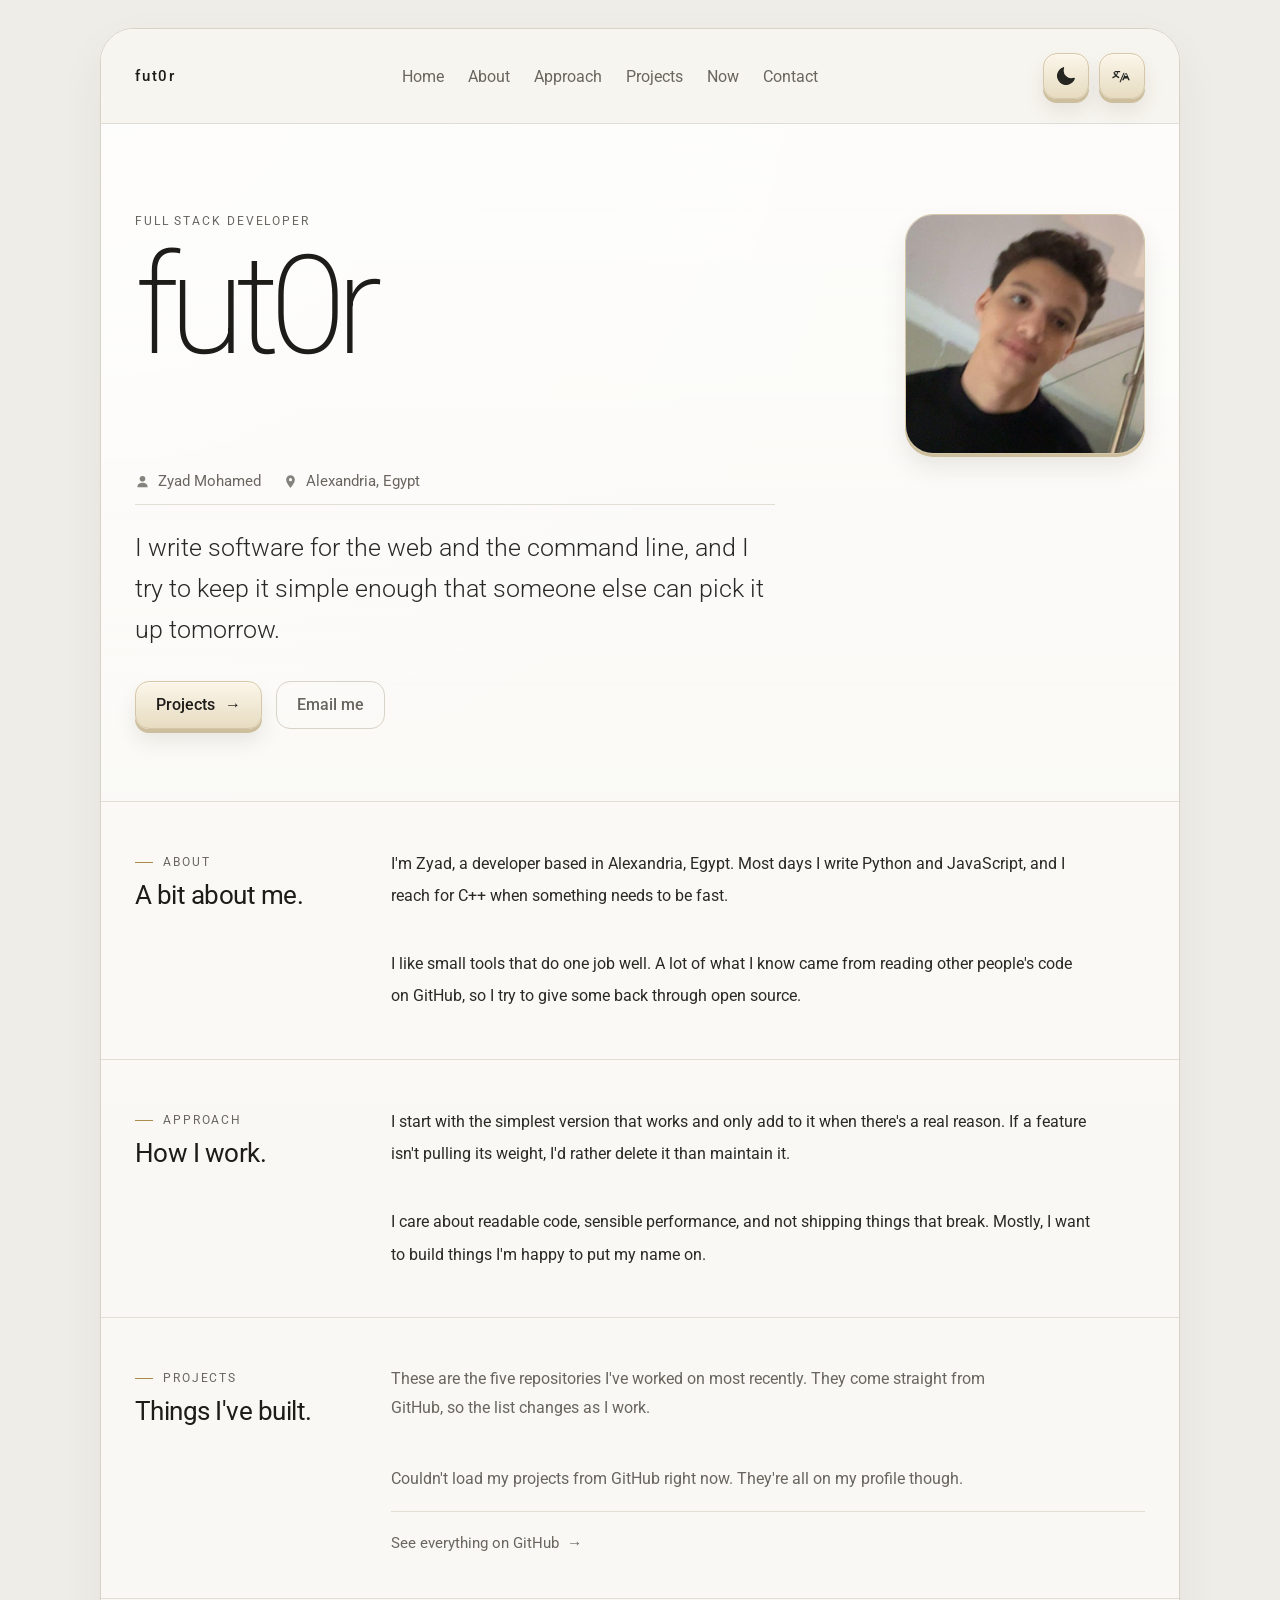
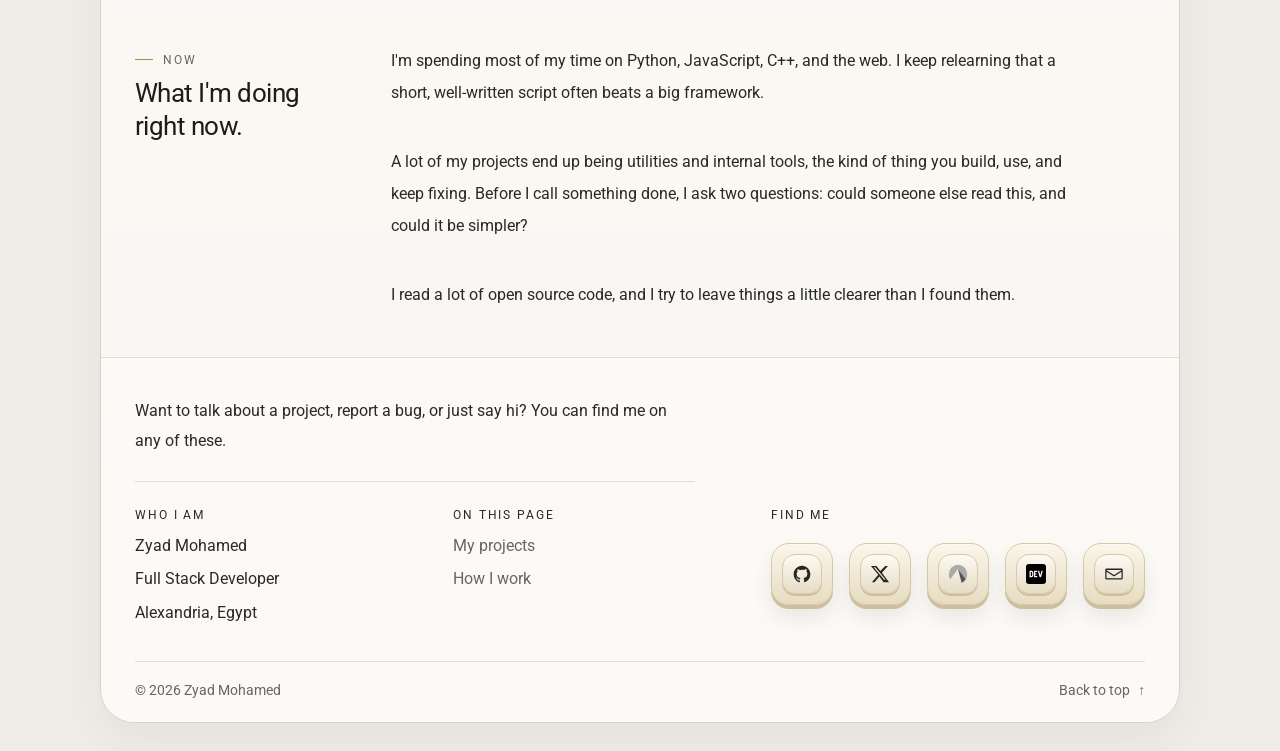
==== commit ae6a69c8: "Rewrite site copy, drop blur and scroll animations" ====
--- a/index.html
+++ b/index.html
@@ -5,7 +5,7 @@
     <meta name="viewport" content="width=device-width, initial-scale=1.0" />
     <meta
       name="description"
-      content="Personal website of Zyad Mohamed (fut0r). Full Stack Developer, Alexandria, Egypt."
+      content="Zyad Mohamed (fut0r), a full stack developer in Alexandria, Egypt."
     />
     <meta name="author" content="Zyad Mohamed" />
     <meta name="robots" content="index, follow" />
@@ -20,7 +20,7 @@
     <meta property="og:title" content="fut0r | Zyad Mohamed" />
     <meta
       property="og:description"
-      content="Full Stack Developer. I build software that works, systems that last, and code that's easy to read."
+      content="Full stack developer in Alexandria, Egypt. I build tools and web apps and keep the code readable."
     />
     <meta property="og:url" content="https://fut0r.arabdev.site/" />
     <meta property="og:locale" content="en_US" />
@@ -34,7 +34,7 @@
     <meta name="twitter:title" content="fut0r | Zyad Mohamed" />
     <meta
       name="twitter:description"
-      content="Full Stack Developer. I build software that works, systems that last, and code that's easy to read."
+      content="Full stack developer in Alexandria, Egypt. I build tools and web apps and keep the code readable."
     />
     <meta name="twitter:image" content="https://fut0r.arabdev.site/icon-512.png" />
     <title>fut0r | Zyad Mohamed</title>
@@ -97,8 +97,8 @@
           <a href="#about">About</a>
           <a href="#approach">Approach</a>
           <a href="#projects">Projects</a>
-          <a href="#work">Working On</a>
-          <a href="#contact">Reach</a>
+          <a href="#work">Now</a>
+          <a href="#contact">Contact</a>
         </nav>
 
         <div class="toolbar">
@@ -153,10 +153,10 @@
               <span><svg viewBox="0 0 24 24" aria-hidden="true"><path d="M12 12a4.5 4.5 0 1 0 0-9 4.5 4.5 0 0 0 0 9Zm0 2c-4.42 0-8 2.24-8 5v2h16v-2c0-2.76-3.58-5-8-5Z"/></svg>Zyad Mohamed</span>
               <span><svg viewBox="0 0 24 24" aria-hidden="true"><path d="M12 2a7 7 0 0 0-7 7c0 5.25 7 13 7 13s7-7.75 7-13a7 7 0 0 0-7-7Zm0 9.5A2.5 2.5 0 1 1 12 6.5a2.5 2.5 0 0 1 0 5Z"/></svg>Alexandria, Egypt</span>
             </div>
-            <p class="hero-note">I build software that actually matters. Clean code, thoughtful design, nothing extra.</p>
+            <p class="hero-note">I write software for the web and the command line, and I try to keep it simple enough that someone else can pick it up tomorrow.</p>
             <div class="hero-actions">
-              <a class="button" href="#projects">See my work <span class="button-arrow" aria-hidden="true">→</span></a>
-              <a class="button button--quiet" href="#contact">Get in touch</a>
+              <a class="button" href="#projects">Projects <span class="button-arrow" aria-hidden="true">→</span></a>
+              <a class="button button--quiet" href="#contact">Email me</a>
             </div>
           </div>
         </section>
@@ -164,16 +164,16 @@
         <section class="section" id="about">
           <div class="section-heading">
             <p class="section-label">About</p>
-            <h2>What I do and why it matters.</h2>
+            <h2>A bit about me.</h2>
           </div>
           <div class="section-body prose">
             <p>
-              I'm Zyad, a developer who cares about building things that work well and last.
-            </p>
-            <p>
-              Every project I work on reflects my philosophy: clear architecture, attention to detail,
-              and zero bloat. I code in Python, JavaScript, C++, and more. I contribute to open source.
-              And I'm always learning from others' work.
+              I'm Zyad, a developer based in Alexandria, Egypt. Most days I write Python and JavaScript,
+              and I reach for C++ when something needs to be fast.
+            </p>
+            <p>
+              I like small tools that do one job well. A lot of what I know came from reading other
+              people's code on GitHub, so I try to give some back through open source.
             </p>
           </div>
         </section>
@@ -181,17 +181,16 @@
         <section class="section" id="approach">
           <div class="section-heading">
             <p class="section-label">Approach</p>
-            <h2>Building things the right way.</h2>
+            <h2>How I work.</h2>
           </div>
           <div class="section-body prose">
             <p>
-              I believe in simplicity. Every line of code, every design decision, every feature—
-              it all needs a reason to exist. If it doesn't pull its weight, it goes away.
-            </p>
-            <p>
-              I care about making code that's readable, maintainable, and honest. I care about
-              performance, security, and user experience. But more than anything, I care about
-              building things I'm proud to have my name on.
+              I start with the simplest version that works and only add to it when there's a real reason.
+              If a feature isn't pulling its weight, I'd rather delete it than maintain it.
+            </p>
+            <p>
+              I care about readable code, sensible performance, and not shipping things that break.
+              Mostly, I want to build things I'm happy to put my name on.
             </p>
           </div>
         </section>
@@ -199,12 +198,12 @@
         <section class="section" id="projects">
           <div class="section-heading">
             <p class="section-label">Projects</p>
-            <h2>My work on GitHub.</h2>
+            <h2>Things I've built.</h2>
           </div>
           <div class="section-body">
             <p class="section-intro">
-              Here are five of my recent projects. They represent the kind of work I'm drawn to:
-              tools, systems, and thoughtful code.
+              These are the five repositories I've worked on most recently. They come straight from
+              GitHub, so the list changes as I work.
             </p>
             <div class="projects-list" id="projects-grid" aria-live="polite">
               <article class="project-row project-row--status">
@@ -212,31 +211,28 @@
               </article>
             </div>
             <a class="projects-more" href="https://github.com/fut0r?tab=repositories" target="_blank" rel="noopener noreferrer">
-              All repositories on GitHub <span class="button-arrow" aria-hidden="true">→</span>
+              See everything on GitHub <span class="button-arrow" aria-hidden="true">→</span>
             </a>
           </div>
         </section>
 
         <section class="section" id="work">
           <div class="section-heading">
-            <p class="section-label">What I'm Working On</p>
-            <h2>Current focus and ongoing projects.</h2>
+            <p class="section-label">Now</p>
+            <h2>What I'm doing right now.</h2>
           </div>
           <div class="section-body prose">
             <p>
-              Right now I'm split between Python, JavaScript, C++, and web technologies. I've learned
-              that simple tools often solve the hardest problems—sometimes a well-written script beats
-              an over-engineered framework.
-            </p>
-            <p>
-              Most of my work ends up being systems work: utilities, internal tools, experiments that
-              need iteration. I'm always asking: is this readable? Will someone else understand it?
-              Can it be simpler? That matters more to me than impressing anyone with complexity.
-            </p>
-            <p>
-              Open source is part of how I think. I read real code, learn from it, and try to leave
-              things clearer than I found them. My goal is straightforward: build useful software,
-              keep it understandable, let the unnecessary fall away.
+              I'm spending most of my time on Python, JavaScript, C++, and the web. I keep relearning that
+              a short, well-written script often beats a big framework.
+            </p>
+            <p>
+              A lot of my projects end up being utilities and internal tools, the kind of thing you build,
+              use, and keep fixing. Before I call something done, I ask two questions: could someone else
+              read this, and could it be simpler?
+            </p>
+            <p>
+              I read a lot of open source code, and I try to leave things a little clearer than I found them.
             </p>
           </div>
         </section>
@@ -245,24 +241,23 @@
       <footer class="footer" id="contact">
         <div class="footer-intro">
           <p>
-            I build software that works, systems that last, and code that's easy to read.
-            You can find me on the platforms below.
+            Want to talk about a project, report a bug, or just say hi? You can find me on any of these.
           </p>
         </div>
         <div class="footer-grid">
           <section class="footer-about">
-            <p class="footer-label">Who I Am</p>
+            <p class="footer-label">Who I am</p>
             <p>Zyad Mohamed</p>
             <p>Full Stack Developer</p>
             <p>Alexandria, Egypt</p>
           </section>
           <section class="footer-projects">
-            <p class="footer-label">Learn More</p>
-            <p><a href="#projects">View my work</a></p>
-            <p><a href="#approach">My philosophy</a></p>
+            <p class="footer-label">On this page</p>
+            <p><a href="#projects">My projects</a></p>
+            <p><a href="#approach">How I work</a></p>
           </section>
           <section class="footer-contact">
-            <p class="footer-label">Reach Me</p>
+            <p class="footer-label">Find me</p>
             <div class="social-icons-row">
               <a
                 class="social-icon-button"
--- a/styles.css
+++ b/styles.css
@@ -4,8 +4,6 @@
   --page: #f7f5ef;
   --page-sheen: rgba(255, 255, 255, 0.5);
   --page-sheen-end: rgba(255, 255, 255, 0.18);
-  --page-soft: rgba(255, 255, 251, 0.56);
-  --topbar-stuck: rgba(250, 248, 242, 0.82);
   --surface-hover: rgba(255, 255, 255, 0.5);
   --footer-bg: rgba(255, 255, 255, 0.34);
   --text: #1d1c19;
@@ -26,8 +24,6 @@
   --gold-ledge: #cdbf9d;
   --gold-glow: rgba(70, 60, 40, 0.1);
   --icon: #252522;
-  --skeleton: rgba(216, 211, 199, 0.55);
-  --skeleton-shine: rgba(255, 255, 255, 0.7);
   --shadow-page: 0 18px 46px rgba(50, 45, 36, 0.06);
   --shadow-popup: 0 16px 28px rgba(53, 47, 35, 0.12);
   --shadow-gold: inset 0 1px 0 var(--gold-highlight), 0 4px 0 var(--gold-ledge), 0 12px 20px var(--gold-glow);
@@ -36,7 +32,6 @@
   --font-latin: "Roboto", "Helvetica Neue", Arial, sans-serif;
   --font-arabic: "IBM Plex Sans Arabic", "Roboto", "Segoe UI", Tahoma, sans-serif;
   --site-width: 1080px;
-  --ease: cubic-bezier(0.22, 0.61, 0.36, 1);
 }
 
 @media (prefers-color-scheme: dark) {
@@ -46,8 +41,6 @@
     --page: #1b1a17;
     --page-sheen: rgba(255, 248, 230, 0.035);
     --page-sheen-end: rgba(255, 248, 230, 0);
-    --page-soft: rgba(30, 28, 24, 0.7);
-    --topbar-stuck: rgba(27, 26, 23, 0.84);
     --surface-hover: rgba(255, 248, 230, 0.045);
     --footer-bg: rgba(0, 0, 0, 0.14);
     --text: #ece8dd;
@@ -68,8 +61,6 @@
     --gold-ledge: #0b0a08;
     --gold-glow: rgba(0, 0, 0, 0.35);
     --icon: #ece8dd;
-    --skeleton: rgba(70, 65, 55, 0.5);
-    --skeleton-shine: rgba(255, 248, 230, 0.08);
     --shadow-page: 0 18px 46px rgba(0, 0, 0, 0.35);
     --shadow-popup: 0 16px 28px rgba(0, 0, 0, 0.4);
   }
@@ -81,8 +72,6 @@
   --page: #1b1a17;
   --page-sheen: rgba(255, 248, 230, 0.035);
   --page-sheen-end: rgba(255, 248, 230, 0);
-  --page-soft: rgba(30, 28, 24, 0.7);
-  --topbar-stuck: rgba(27, 26, 23, 0.84);
   --surface-hover: rgba(255, 248, 230, 0.045);
   --footer-bg: rgba(0, 0, 0, 0.14);
   --text: #ece8dd;
@@ -103,8 +92,6 @@
   --gold-ledge: #0b0a08;
   --gold-glow: rgba(0, 0, 0, 0.35);
   --icon: #ece8dd;
-  --skeleton: rgba(70, 65, 55, 0.5);
-  --skeleton-shine: rgba(255, 248, 230, 0.08);
   --shadow-page: 0 18px 46px rgba(0, 0, 0, 0.35);
   --shadow-popup: 0 16px 28px rgba(0, 0, 0, 0.4);
 }
@@ -128,7 +115,6 @@
   font-family: var(--font-latin);
   text-rendering: optimizeLegibility;
   -webkit-font-smoothing: antialiased;
-  transition: background-color 240ms ease, color 240ms ease;
 }
 
 body.is-rtl {
@@ -184,7 +170,6 @@
   background: var(--page);
   color: var(--text);
   transform: translateY(-160%);
-  transition: transform 160ms var(--ease);
 }
 
 .skip-link:focus-visible {
@@ -207,7 +192,6 @@
   border-radius: 34px;
   box-shadow: var(--shadow-page);
   overflow: clip;
-  transition: background-color 240ms ease, border-color 240ms ease;
 }
 
 .paper-grain {
@@ -231,17 +215,7 @@
   gap: 24px;
   padding: 24px 34px;
   border-bottom: 1px solid var(--line-soft);
-  background: var(--page-soft);
-  transition: padding 220ms var(--ease), background-color 220ms ease, box-shadow 220ms ease;
-}
-
-.topbar.is-stuck {
-  padding-top: 14px;
-  padding-bottom: 14px;
-  background: var(--topbar-stuck);
-  -webkit-backdrop-filter: saturate(1.2) blur(14px);
-  backdrop-filter: saturate(1.2) blur(14px);
-  box-shadow: 0 10px 24px -18px rgba(40, 34, 22, 0.45);
+  background: var(--page);
 }
 
 .wordmark {
@@ -266,29 +240,9 @@
   transition: color 150ms ease;
 }
 
-.topnav a::after {
-  content: "";
-  position: absolute;
-  left: 50%;
-  bottom: 4px;
-  width: 4px;
-  height: 4px;
-  border-radius: 999px;
-  background: var(--accent);
-  opacity: 0;
-  transform: translateX(-50%) scale(0.4);
-  transition: opacity 180ms ease, transform 180ms var(--ease);
-}
-
 .topnav a:hover,
-.topnav a:focus-visible,
-.topnav a[aria-current="true"] {
+.topnav a:focus-visible {
   color: var(--text);
-}
-
-.topnav a[aria-current="true"]::after {
-  opacity: 1;
-  transform: translateX(-50%) scale(1);
 }
 
 .toolbar {
@@ -365,15 +319,6 @@
   background: var(--page);
   box-shadow: var(--shadow-popup);
   z-index: 40;
-  transform-origin: top right;
-  animation: popup-in 160ms var(--ease);
-}
-
-@keyframes popup-in {
-  from {
-    opacity: 0;
-    transform: translateY(-6px) scale(0.98);
-  }
 }
 
 .language-popup__label {
@@ -460,11 +405,6 @@
     inset 0 1px 0 var(--gold-highlight),
     0 3px 0 var(--gold-ledge),
     0 14px 24px var(--gold-glow);
-  transition: transform 300ms var(--ease);
-}
-
-.hero-photo:hover {
-  transform: rotate(-1.5deg) translateY(-2px);
 }
 
 .eyebrow,
@@ -599,19 +539,10 @@
 
 .button-arrow {
   display: inline-block;
-  transition: transform 180ms var(--ease);
-}
-
-.button:hover .button-arrow {
-  transform: translateX(3px);
 }
 
 html[dir="rtl"] .button-arrow {
   transform: scaleX(-1);
-}
-
-html[dir="rtl"] .button:hover .button-arrow {
-  transform: scaleX(-1) translateX(3px);
 }
 
 .section-heading h2 {
@@ -697,34 +628,6 @@
   color: var(--muted);
 }
 
-.project-row--skeleton {
-  pointer-events: none;
-}
-
-.skeleton-bar {
-  display: block;
-  height: 12px;
-  border-radius: 999px;
-  background:
-    linear-gradient(90deg, transparent, var(--skeleton-shine), transparent) 0 0 / 200% 100% no-repeat,
-    var(--skeleton);
-  animation: shimmer 1.4s ease-in-out infinite;
-}
-
-.skeleton-bar + .skeleton-bar {
-  margin-top: 10px;
-}
-
-@keyframes shimmer {
-  from {
-    background-position: -150% 0, 0 0;
-  }
-
-  to {
-    background-position: 250% 0, 0 0;
-  }
-}
-
 .project-title {
   font-family: var(--font-latin);
   font-size: 1.08rem;
@@ -743,22 +646,15 @@
   display: inline-block;
   color: var(--muted);
   font-size: 0.92rem;
-  transition: transform 180ms var(--ease), color 180ms ease;
 }
 
 .project-row:hover .project-arrow,
 .project-row:focus-visible .project-arrow {
   color: var(--accent);
-  transform: translate(2px, -2px);
 }
 
 html[dir="rtl"] .project-arrow {
   transform: scaleX(-1);
-}
-
-html[dir="rtl"] .project-row:hover .project-arrow,
-html[dir="rtl"] .project-row:focus-visible .project-arrow {
-  transform: scaleX(-1) translate(2px, -2px);
 }
 
 .project-description {
@@ -811,14 +707,6 @@
 .projects-more:hover,
 .projects-more:focus-visible {
   color: var(--text);
-}
-
-.projects-more:hover .button-arrow {
-  transform: translateX(3px);
-}
-
-html[dir="rtl"] .projects-more:hover .button-arrow {
-  transform: scaleX(-1) translateX(3px);
 }
 
 /* Footer */
@@ -890,15 +778,6 @@
 .back-to-top:hover,
 .back-to-top:focus-visible {
   color: var(--text);
-}
-
-.back-to-top span {
-  display: inline-block;
-  transition: transform 180ms var(--ease);
-}
-
-.back-to-top:hover span {
-  transform: translateY(-2px);
 }
 
 .social-icons-row {
@@ -986,19 +865,6 @@
   border: 0;
 }
 
-/* Reveal on scroll (classes are added by script.js, so content stays visible without JS) */
-
-.reveal {
-  opacity: 0;
-  transform: translateY(14px);
-  transition: opacity 600ms var(--ease), transform 600ms var(--ease);
-}
-
-.reveal.is-visible {
-  opacity: 1;
-  transform: none;
-}
-
 /* 404 */
 
 .not-found {
@@ -1019,7 +885,6 @@
 html[dir="rtl"] .language-popup {
   right: auto;
   left: 0;
-  transform-origin: top left;
 }
 
 html[dir="rtl"] .wordmark,
@@ -1132,10 +997,6 @@
     font-size: 0.9rem;
   }
 
-  .topnav a::after {
-    bottom: 0;
-  }
-
   .toolbar-button {
     width: 42px;
     height: 42px;
@@ -1237,17 +1098,4 @@
   html {
     scroll-behavior: auto;
   }
-
-  *,
-  *::before,
-  *::after {
-    animation-duration: 0.01ms !important;
-    animation-iteration-count: 1 !important;
-    transition-duration: 0.01ms !important;
-  }
-
-  .reveal {
-    opacity: 1;
-    transform: none;
-  }
-}
+}
